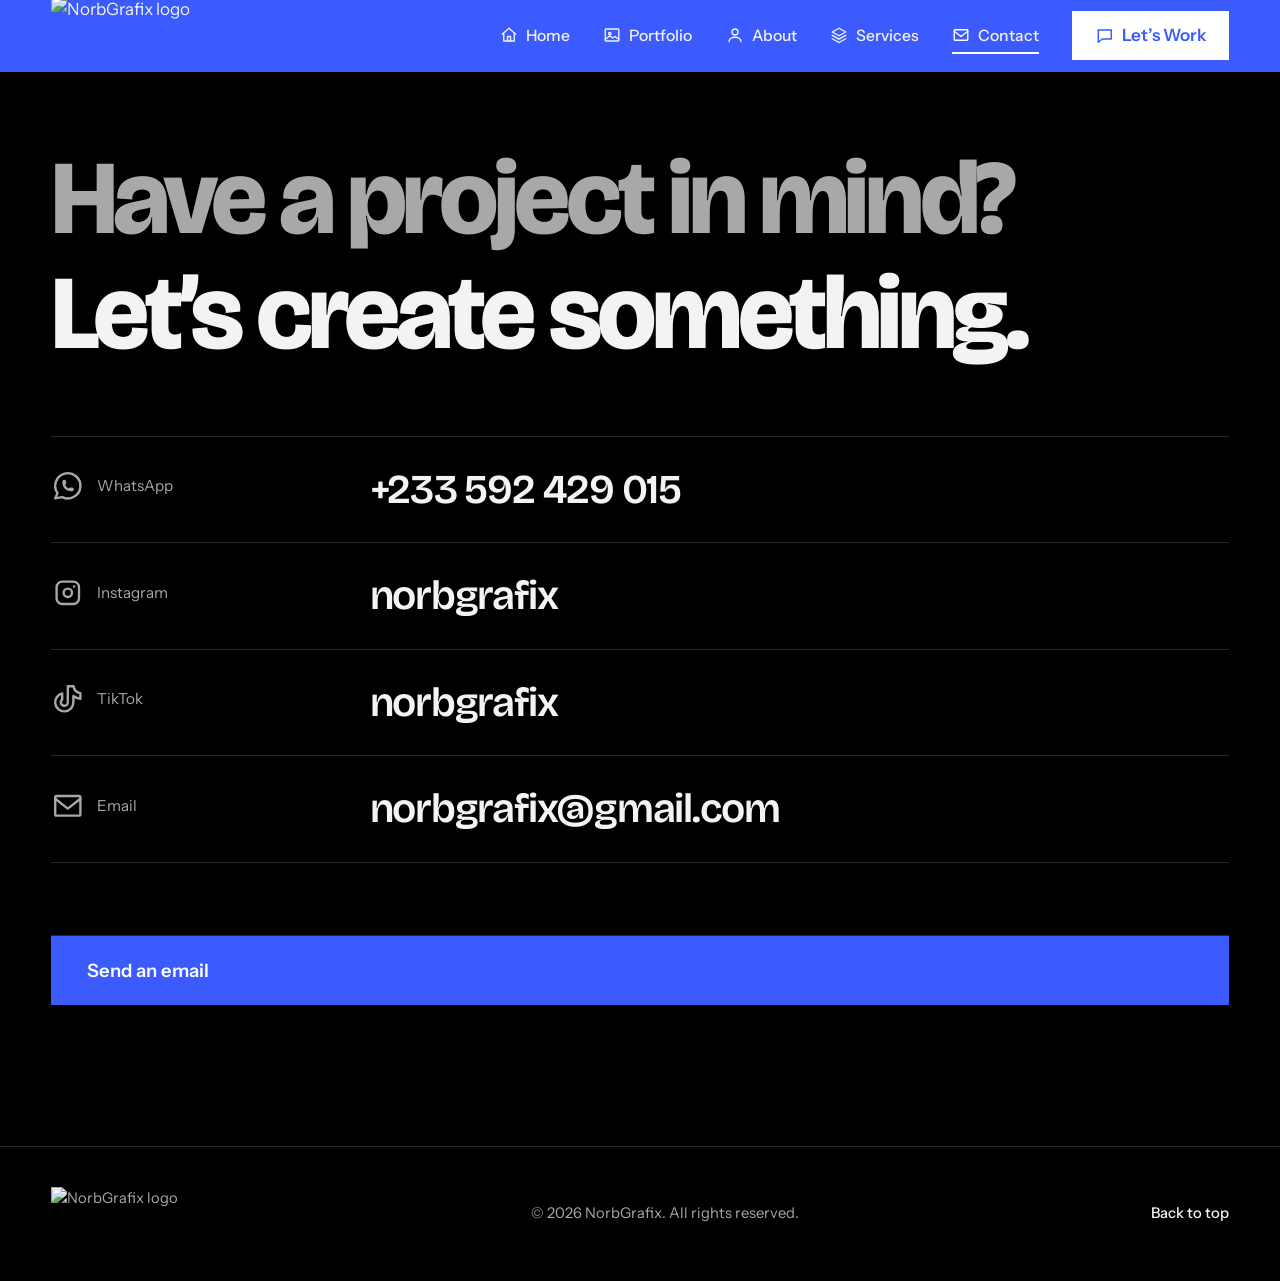
==== contact.html @ 6024f46b "Add files via upload" ====
<!DOCTYPE html>
<html lang="en">
<head>
  <meta charset="UTF-8">
  <meta name="viewport" content="width=device-width, initial-scale=1">
  <title>Contact | NorbGrafix Graphic Design</title>
  <meta name="description" content="Contact NorbGrafix on WhatsApp, Instagram or email to start your graphic design project.">
  <meta name="theme-color" content="#000000">

  <!-- Favicon placeholder: uses your logo. Replace with a square favicon.png when you have one. -->
  <link rel="icon" href="images/logo.png">

  <!-- Fonts (Google Fonts). The site still works without them using system fonts. -->
  <link rel="preconnect" href="https://fonts.googleapis.com">
  <link rel="preconnect" href="https://fonts.gstatic.com" crossorigin>
  <link href="https://fonts.googleapis.com/css2?family=Bricolage+Grotesque:opsz,wght@12..96,600;12..96,800&family=Instrument+Sans:wght@400;500;600&display=swap" rel="stylesheet">

  <link rel="stylesheet" href="style.css">
</head>
<body>
  <a class="skip-link" href="#main">Skip to content</a>

  <header class="site-header">
    <a class="brand" href="index.html" aria-label="NorbGrafix, home">
      <img src="images/logo.png" alt="NorbGrafix logo">
    </a>

    <button class="nav-toggle" type="button" aria-expanded="false" aria-controls="site-nav">
      <span class="nav-toggle-bars" aria-hidden="true"></span>
      <span class="visually-hidden">Menu</span>
    </button>

    <nav id="site-nav" class="site-nav" aria-label="Main">
      <ul class="nav-links">
        <li><a href="index.html"><svg class="nav-icon" viewBox="0 0 24 24" aria-hidden="true" focusable="false"><path d="M3 11l9-8 9 8"/><path d="M5 10v10h14V10"/><path d="M10 20v-6h4v6"/></svg><span>Home</span></a></li>
        <li><a href="portfolio.html"><svg class="nav-icon" viewBox="0 0 24 24" aria-hidden="true" focusable="false"><rect x="3" y="4" width="18" height="16" rx="1"/><circle cx="9" cy="10" r="1.6"/><path d="M3 18l6-5 4 3 3-2 5 4"/></svg><span>Portfolio</span></a></li>
        <li><a href="index.html#about"><svg class="nav-icon" viewBox="0 0 24 24" aria-hidden="true" focusable="false"><circle cx="12" cy="8" r="4"/><path d="M4 21c0-4 4-6 8-6s8 2 8 6"/></svg><span>About</span></a></li>
        <li><a href="services.html"><svg class="nav-icon" viewBox="0 0 24 24" aria-hidden="true" focusable="false"><path d="M12 3l9 5-9 5-9-5 9-5z"/><path d="M3 12.5l9 5 9-5"/><path d="M3 17l9 5 9-5"/></svg><span>Services</span></a></li>
        <li><a href="contact.html" aria-current="page"><svg class="nav-icon" viewBox="0 0 24 24" aria-hidden="true" focusable="false"><rect x="3" y="5" width="18" height="14" rx="1"/><path d="M3 7l9 7 9-7"/></svg><span>Contact</span></a></li>
        <li><a class="btn btn-cta" href="contact.html"><svg class="nav-icon" viewBox="0 0 24 24" aria-hidden="true" focusable="false"><path d="M4 5h16v11H9l-5 4z"/></svg><span>Let’s Work</span></a></li>
      </ul>
    </nav>
  </header>

  <main id="main">
    <section class="section contact page-top" aria-labelledby="contact-title">
      <div class="container">
        <h1 class="contact-title" id="contact-title">
          <span class="contact-q">Have a project in mind?</span>
          <span class="contact-a">Let’s create something.</span>
        </h1>

        <!-- Replace the placeholder text AND the href values below with your real details. -->
        <ul class="contact-list">
         <ul class="contact-list">
  <li>
    <a href="https://wa.me/0592429015">
      <span class="contact-label"><svg class="contact-icon" viewBox="0 0 24 24" aria-hidden="true" focusable="false"><path d="M3 21l1.65-3.8a9 9 0 1 1 3.4 2.9L3 21"/><path d="M9 10a.5.5 0 0 0 1 0V9a.5.5 0 0 0-1 0v1a5 5 0 0 0 5 5h1a.5.5 0 0 0 0-1h-1a.5.5 0 0 0 0 1"/></svg>WhatsApp</span>
      <span class="contact-value">+233 592 429 015  </span>
    </a>
  </li>
  <li>
    <a href="https://instagram.com/norbgrafix">
      <span class="contact-label"><svg class="contact-icon" viewBox="0 0 24 24" aria-hidden="true" focusable="false"><rect x="4" y="4" width="16" height="16" rx="4"/><circle cx="12" cy="12" r="3"/><path d="M16.5 7.5v.01"/></svg>Instagram</span>
      <span class="contact-value">norbgrafix</span>
    </a>
  </li>
  <li>
    <a href="https://tiktok.com/@norbgrafix">
      <span class="contact-label"><svg class="contact-icon" viewBox="0 0 24 24" aria-hidden="true" focusable="false"><path d="M21 7.917v4.034a9.948 9.948 0 0 1-5-1.951v4.5a6.5 6.5 0 1 1-8-6.326v4.326a2.5 2.5 0 1 0 4 2v-11.5h4.083a6.005 6.005 0 0 0 4.917 4.917z"/></svg>TikTok</span>
      <span class="contact-value">norbgrafix</span>
    </a>
  </li>
  <li>
    <a href="mailto:norbgrafix@gmail.com">
      <span class="contact-label"><svg class="contact-icon" viewBox="0 0 24 24" aria-hidden="true" focusable="false"><rect x="3" y="5" width="18" height="14" rx="1"/><path d="M3 7l9 7 9-7"/></svg>Email</span>
      <span class="contact-value">norbgrafix@gmail.com</span>
    </a>
  </li>
</ul
        </ul>

        <a class="btn btn-cta btn-large" href="mailto:youremail@example.com">Send an email</a>
      </div>
    </section>
  </main>

  <footer class="site-footer">
    <div class="container footer-inner">
      <a class="footer-brand" href="index.html" aria-label="NorbGrafix, home">
        <img src="images/logo.png" alt="NorbGrafix logo">
      </a>
      <p>&copy; <span id="year">2026</span> NorbGrafix. All rights reserved.</p>
      <a class="footer-top" href="#main">Back to top</a>
    </div>
  </footer>

  <script src="script.js"></script>
</body>
</html>
---- style.css ----
/* ==========================================================
   NorbGrafix — style.css
   ========================================================== */

:root {
  --bg: #000;
  --panel: #121212;
  --line: #2a2a2a;
  --text: #f3f3f1;
  --muted: #a8a8a8;
  --accent: #3b5bff;       /* buttons (white text on it = 5.3:1) */
  --accent-soft: #8fa1ff;  /* hover text and focus rings on black */

  --display: "Bricolage Grotesque", "Arial Black", "Helvetica Neue", system-ui, sans-serif;
  --body: "Instrument Sans", system-ui, -apple-system, "Segoe UI", Roboto, Arial, sans-serif;

  --header-h: 72px;
  --pad: clamp(1.25rem, 4vw, 3.5rem);
  --max: 1500px;
  --ease: cubic-bezier(0.7, 0, 0.2, 1);
}

*,
*::before,
*::after { box-sizing: border-box; }

html {
  scroll-behavior: smooth;
  scroll-padding-top: calc(var(--header-h) + 8px);
  -webkit-text-size-adjust: 100%;
}

body {
  margin: 0;
  background: var(--bg);
  color: var(--text);
  font-family: var(--body);
  font-size: 1.0625rem;
  line-height: 1.6;
  overflow-x: hidden;
}

body.no-scroll { overflow: hidden; }

img { display: block; max-width: 100%; height: auto; }
ul { list-style: none; margin: 0; padding: 0; }
h1, h2, h3, p, figure { margin: 0; }
a { color: inherit; text-decoration: none; }
button { font: inherit; color: inherit; background: none; border: 0; cursor: pointer; }

:focus-visible {
  outline: 3px solid var(--accent-soft);
  outline-offset: 3px;
}

.visually-hidden {
  position: absolute !important;
  width: 1px; height: 1px;
  margin: -1px; padding: 0;
  overflow: hidden;
  clip: rect(0 0 0 0);
  white-space: nowrap;
  border: 0;
}

.skip-link {
  position: fixed;
  top: -100px; left: var(--pad);
  z-index: 200;
  background: var(--text);
  color: #000;
  padding: 0.75rem 1.25rem;
  font-weight: 600;
}
.skip-link:focus { top: 0.75rem; }

.container {
  width: 100%;
  max-width: var(--max);
  margin-inline: auto;
  padding-inline: var(--pad);
}

/* ---------- Buttons ---------- */
.btn {
  display: inline-flex;
  align-items: center;
  justify-content: center;
  min-height: 46px;
  padding: 0.7rem 1.4rem;
  font-weight: 600;
  transition: background-color 0.25s, color 0.25s;
}
.btn-cta { background: var(--accent); color: #fff; }
.btn-cta:hover { background: #fff; color: #000; }
.btn-large {
  min-height: 60px;
  padding: 1rem 2.25rem;
  font-size: 1.15rem;
  margin-top: clamp(2.5rem, 6vw, 4.5rem);
}

/* ---------- Header / nav ---------- */
.site-header {
  position: fixed;
  inset: 0 0 auto 0;
  z-index: 100;
  height: var(--header-h);
  display: flex;
  align-items: center;
  justify-content: space-between;
  padding-inline: var(--pad);
  background: transparent;
  border-bottom: 1px solid transparent;
  transition: background-color 0.3s, border-color 0.3s;
}
.site-header.is-scrolled,
.site-header.nav-open {
  background: var(--bg);
  border-bottom-color: var(--line);
}

.brand { position: relative; z-index: 3; display: block; }
.brand img { height: 80px; width: auto; }

.nav-links {
  display: flex;
  align-items: center;
  gap: clamp(1.25rem, 2.6vw, 2.5rem);
}
.nav-links a:not(.btn) {
  position: relative;
  padding: 0.5rem 0;
  font-weight: 500;
  font-size: 0.98rem;
}
.nav-links a:not(.btn)::after {
  content: "";
  position: absolute;
  left: 0; right: 0; bottom: 2px;
  height: 2px;
  background: var(--accent-soft);
  transform: scaleX(0);
  transform-origin: left;
  transition: transform 0.35s var(--ease);
}
.nav-links a:not(.btn):hover::after { transform: scaleX(1); }

.nav-toggle {
  display: none;
  position: relative;
  z-index: 3;
  width: 48px; height: 48px;
}
.nav-toggle-bars,
.nav-toggle-bars::before,
.nav-toggle-bars::after {
  content: "";
  position: absolute;
  left: 12px;
  width: 24px; height: 2px;
  background: var(--text);
  transition: transform 0.35s var(--ease), background-color 0.2s;
}
.nav-toggle-bars { top: 23px; }
.nav-toggle-bars::before { left: 0; top: -7px; }
.nav-toggle-bars::after { left: 0; top: 7px; }
.nav-open .nav-toggle-bars { background: transparent; }
.nav-open .nav-toggle-bars::before { transform: translateY(7px) rotate(45deg); }
.nav-open .nav-toggle-bars::after { transform: translateY(-7px) rotate(-45deg); }

/* ---------- Hero ---------- */
.hero {
  padding-top: calc(var(--header-h) + clamp(1rem, 3vw, 2.5rem));
  padding-bottom: clamp(3rem, 6vw, 5rem);
  overflow: visible;
}

.hero-stage {
  display: grid;
  grid-template-columns: repeat(12, minmax(0, 1fr));
  column-gap: clamp(0.75rem, 1.6vw, 1.5rem);
  align-items: start;
  width: 100%;
  max-width: var(--max);
  margin-inline: auto;
  padding-inline: var(--pad);
}

.hero-title {
  grid-column: 1 / 8;
  grid-row: 1;
  position: relative;
  z-index: 3;
  margin-top: clamp(1.5rem, 4vw, 3.5rem);
  font-family: var(--display);
  font-weight: 800;
  font-size: clamp(2.6rem, 5vw, 6rem);
  line-height: 1;
  letter-spacing: -0.02em;
}

.hero-sub {
  grid-column: 1 / 6;
  grid-row: 2;
  margin-top: 2rem;
  max-width: 34ch;
  color: var(--muted);
  font-size: 1.15rem;
}

.hero-link {
  grid-column: 1 / 6;
  grid-row: 5;
  justify-self: start;
  margin-top: 2.5rem;
  padding: 0.5rem 0;
  font-weight: 600;
  border-bottom: 2px solid var(--text);
  transition: color 0.25s, border-color 0.25s;
}
.hero-link:hover { color: var(--accent-soft); border-color: var(--accent-soft); }

.h-img { position: relative; will-change: transform; }
.h-img .frame {
  overflow: hidden;
  background: var(--panel);
  clip-path: inset(0 0 100% 0);
  animation: reveal 1.15s var(--ease) forwards;
  animation-delay: var(--d, 0.15s);
}
.h-img img {
  width: 100%; height: 100%;
  object-fit: cover;
  transform: scale(1.18);
  animation: settle 1.6s var(--ease) forwards;
  animation-delay: var(--d, 0.15s);
}

.h-img1 { --d: 0.15s; grid-column: 1 / 6;  grid-row: 3 / 5; aspect-ratio: 4 / 5; margin-top: 2.5rem; }
.h-img2 { --d: 0.4s;  grid-column: 8 / 12; grid-row: 3 / 5; align-self: end; aspect-ratio: 3 / 4; }
.h-img3 { --d: 0.65s; grid-column: 8 / 13; grid-row: 1 / 3; aspect-ratio: 16 / 11; margin-top: 1.5rem; }


@keyframes reveal { to { clip-path: inset(0 0 0 0); } }
@keyframes settle { to { transform: scale(1); } }

/* ---------- Sections ---------- */
.section {
  padding-block: clamp(4.5rem, 11vw, 9rem);
  border-top: 1px solid var(--line);
}

.section-title {
  font-family: var(--display);
  font-weight: 800;
  font-size: clamp(3rem, 9vw, 8rem);
  line-height: 0.95;
  letter-spacing: -0.04em;
}

/* ---------- Portfolio ---------- */
.portfolio-head {
  display: flex;
  flex-wrap: wrap;
  align-items: flex-end;
  justify-content: space-between;
  gap: 1.5rem 3rem;
  margin-bottom: clamp(2rem, 5vw, 3.5rem);
}

.filters {
  display: flex;
  flex-wrap: wrap;
  gap: 0.25rem 1.5rem;
}
.filter {
  position: relative;
  min-height: 44px;
  padding: 0.5rem 0;
  color: var(--muted);
  font-weight: 500;
  transition: color 0.25s;
}
.filter::after {
  content: "";
  position: absolute;
  left: 0; right: 0; bottom: 6px;
  height: 2px;
  background: var(--text);
  transform: scaleX(0);
  transform-origin: left;
  transition: transform 0.35s var(--ease);
}
.filter:hover { color: var(--text); }
.filter.is-active { color: var(--text); }
.filter.is-active::after { transform: scaleX(1); }

/* Masonry: designs keep their own proportions, nothing is cropped */
.gallery {
  column-count: 3;
  column-gap: clamp(0.75rem, 1.6vw, 1.5rem);
}
.work {
  break-inside: avoid;
  margin-bottom: clamp(0.75rem, 1.6vw, 1.5rem);
}
.work[hidden] { display: none; }

.work-btn {
  display: block;
  width: 100%;
  overflow: hidden;
  background: var(--panel);
  cursor: zoom-in;
}
.work-btn img {
  width: 100%;
  height: auto;
  aspect-ratio: auto 4 / 5; /* placeholder ratio until the real image loads */
  object-fit: cover;
  transition: transform 0.7s var(--ease), opacity 0.3s;
}
.work-btn:hover img { transform: scale(1.04); opacity: 0.92; }

.work-label {
  margin-top: 0.6rem;
  font-size: 0.9rem;
  color: var(--muted);
  transition: color 0.25s;
}
.work:hover .work-label { color: var(--text); }

/* Scroll reveal: only applied when JS is running */
.js .work {
  opacity: 0;
  transform: translateY(18px);
  transition: opacity 0.7s ease, transform 0.7s var(--ease);
}
.js .work.is-visible { opacity: 1; transform: none; }

/* ---------- About ---------- */
.about-grid {
  display: grid;
  grid-template-columns: repeat(12, minmax(0, 1fr));
  column-gap: clamp(0.75rem, 1.6vw, 1.5rem);
  row-gap: 2.5rem;
}
.about-title {
  grid-column: 1 / 8;
  font-family: var(--display);
  font-weight: 800;
  font-size: clamp(2.4rem, 5.6vw, 5.25rem);
  line-height: 1;
  letter-spacing: -0.035em;
}
.about-body {
  grid-column: 9 / 13;
  align-self: end;
  color: var(--muted);
}
.about-body p + p { margin-top: 1.1rem; }
.about-list {
  margin-top: 2rem;
  border-top: 1px solid var(--line);
}
.about-list li {
  padding: 0.85rem 0;
  border-bottom: 1px solid var(--line);
  color: var(--text);
  font-weight: 500;
}

/* ---------- Services ---------- */
.service-list { margin-top: clamp(2.5rem, 6vw, 4.5rem); }
.service {
  display: grid;
  grid-template-columns: minmax(0, 7fr) minmax(0, 5fr);
  gap: 1rem clamp(1rem, 4vw, 4rem);
  align-items: baseline;
  padding-block: clamp(1.4rem, 3vw, 2.25rem);
  border-top: 1px solid var(--line);
  transition: padding-left 0.45s var(--ease);
}
.service:last-child { border-bottom: 1px solid var(--line); }
.service h3 {
  font-family: var(--display);
  font-weight: 600;
  font-size: clamp(1.7rem, 3.6vw, 3.25rem);
  line-height: 1.05;
  letter-spacing: -0.03em;
  transition: color 0.3s;
}
.service p { color: var(--muted); max-width: 42ch; }
.service:hover { padding-left: 1rem; }
.service:hover h3 { color: var(--accent-soft); }

/* ---------- Contact ---------- */
.contact-title {
  display: flex;
  flex-direction: column;
  gap: 0.15em;
  font-family: var(--display);
  font-weight: 800;
  font-size: clamp(2.6rem, 8.2vw, 8.5rem);
  line-height: 0.95;
  letter-spacing: -0.045em;
}
.contact-q { color: var(--muted); }

.contact-list { margin-top: clamp(2.5rem, 6vw, 4.5rem); }
.contact-list a {
  display: grid;
  grid-template-columns: minmax(0, 3fr) minmax(0, 9fr);
  align-items: baseline;
  gap: 0.5rem 2rem;
  padding-block: 1.25rem;
  border-top: 1px solid var(--line);
  transition: padding-left 0.45s var(--ease);
}
.contact-list li:last-child a { border-bottom: 1px solid var(--line); }
.contact-label { color: var(--muted); font-size: 0.95rem; }
.contact-value {
  font-family: var(--display);
  font-weight: 600;
  font-size: clamp(1.4rem, 3.2vw, 2.75rem);
  letter-spacing: -0.03em;
  overflow-wrap: anywhere;
  transition: color 0.3s;
}
.contact-list a:hover { padding-left: 1rem; }
.contact-list a:hover .contact-value { color: var(--accent-soft); }

/* ---------- Footer ---------- */
.site-footer {
  padding-block: 2.5rem;
  border-top: 1px solid var(--line);
  color: var(--muted);
  font-size: 0.92rem;
}
.footer-inner {
  display: flex;
  flex-wrap: wrap;
  align-items: center;
  justify-content: space-between;
  gap: 1.25rem 2rem;
}
.footer-brand img { height: 54px; width: auto; }
.footer-top { color: var(--text); padding: 0.75rem 0; font-weight: 500; }
.footer-top:hover { color: var(--accent-soft); }

/* ---------- Lightbox ---------- */
.lightbox {
  position: fixed;
  inset: 0;
  z-index: 300;
  display: grid;
  grid-template-rows: 1fr auto;
  justify-items: center;
  padding: 4.5rem var(--pad) 1.25rem;
  background: rgba(0, 0, 0, 0.95);
  opacity: 0;
  transition: opacity 0.3s ease;
}
.lightbox[hidden] { display: none; }
.lightbox.is-open { opacity: 1; }

.lb-close {
  position: absolute;
  top: 0.75rem; right: var(--pad);
  min-height: 48px;
  padding: 0 1rem;
  font-weight: 600;
}
.lb-close:hover,
.lb-prev:hover,
.lb-next:hover { color: var(--accent-soft); }

.lb-figure {
  display: flex;
  flex-direction: column;
  align-items: center;
  justify-content: center;
  gap: 0.9rem;
  min-height: 0;
  width: 100%;
}
.lb-img {
  max-width: min(100%, 1200px);
  max-height: calc(100svh - 12rem);
  width: auto; height: auto;
  object-fit: contain;
}
.lb-cap { color: var(--muted); font-size: 0.92rem; }

.lb-nav {
  display: flex;
  gap: 1rem;
  padding-top: 1rem;
}
.lb-prev,
.lb-next {
  min-height: 48px;
  min-width: 110px;
  padding: 0 1.25rem;
  font-weight: 600;
  border: 1px solid var(--line);
  transition: border-color 0.25s, color 0.25s;
}
.lb-prev:hover,
.lb-next:hover { border-color: var(--accent-soft); }

/* ---------- Tablet ---------- */
@media (max-width: 1100px) {
  .gallery { column-count: 2; }
  .about-title { grid-column: 1 / 13; }
  .about-body { grid-column: 1 / 10; }
}

/* ---------- Mobile ---------- */
@media (max-width: 860px) {
  :root { --header-h: 64px; }

  .brand img { height: 64px; }
  .nav-toggle { display: block; }

  /* Full-screen menu */
  .site-nav {
    position: fixed;
    inset: 0;
    z-index: 2;
    display: flex;
    align-items: center;
    padding: calc(var(--header-h) + 1rem) var(--pad) 2rem;
    background: var(--bg);
    visibility: hidden;
    opacity: 0;
    transition: opacity 0.3s ease, visibility 0s linear 0.3s;
  }
  .nav-open .site-nav {
    visibility: visible;
    opacity: 1;
    transition: opacity 0.3s ease;
  }
  .nav-links {
    flex-direction: column;
    align-items: flex-start;
    gap: 0.25rem;
    width: 100%;
  }
  .nav-links a:not(.btn) {
    display: block;
    padding: 0.55rem 0;
    font-family: var(--display);
    font-weight: 800;
    font-size: clamp(2.4rem, 12vw, 3.6rem);
    letter-spacing: -0.04em;
    line-height: 1.05;
  }
  .nav-links a:not(.btn)::after { display: none; }
  .nav-links li:last-child { margin-top: 1.5rem; }
  .nav-links .btn { min-height: 56px; padding-inline: 2rem; font-size: 1.1rem; }

  /* Hero: stacked, with a staggered pair underneath */
  .hero-stage { grid-template-columns: repeat(2, minmax(0, 1fr)); }
  .hero-title { grid-column: 1 / -1; grid-row: 1; margin-top: 1.25rem; font-size: clamp(2.6rem, 5vw, 6rem); }
  .hero-sub { grid-column: 1 / -1; grid-row: 2; margin-top: 1.25rem; font-size: 1.05rem; }
  .h-img1 { grid-column: 1 / -1; grid-row: 3; margin-top: 2rem; aspect-ratio: 4 / 5; }
  .h-img3 { grid-column: 1 / 2; grid-row: 4; margin-top: 0.75rem; aspect-ratio: 3 / 4; }
  .h-img2 { grid-column: 2 / 3; grid-row: 4; align-self: start; margin: 2.5rem 0 0; aspect-ratio: 3 / 4; }
  .h-img2 .frame { outline: 0; }
  .hero-link { grid-column: 1 / -1; grid-row: 5; margin-top: 3rem; }

  .about-body { grid-column: 1 / 13; }

  .service { grid-template-columns: 1fr; gap: 0.6rem; }
  .service:hover,
  .contact-list a:hover { padding-left: 0; }

  .contact-list a { grid-template-columns: 1fr; }

  .lb-img { max-height: calc(100svh - 11rem); }
}

/* ---------- Small phones ---------- */
@media (max-width: 520px) {
  .gallery { column-gap: 0.5rem; }
  .work { margin-bottom: 0.5rem; }
  .work-label { font-size: 0.8rem; margin-top: 0.4rem; margin-bottom: 0.5rem; }
  .filters { gap: 0 1.1rem; }
  .footer-inner { flex-direction: column; align-items: flex-start; }
}

/* ---------- Reduced motion ---------- */
@media (prefers-reduced-motion: reduce) {
  html { scroll-behavior: auto; }
  *, *::before, *::after {
    animation-duration: 0.01ms !important;
    animation-delay: 0s !important;
    transition-duration: 0.01ms !important;
  }
  .h-img .frame { clip-path: none; animation: none; }
  .h-img img { transform: none; animation: none; }
  .js .work { opacity: 1; transform: none; }
}

/* ---------- Multi-page additions ---------- */
.page-top {
  padding-top: calc(var(--header-h) + clamp(2.5rem, 6vw, 5rem));
  border-top: 0;
}

.section-head {
  display: flex;
  flex-wrap: wrap;
  align-items: flex-end;
  justify-content: space-between;
  gap: 1rem 3rem;
  margin-bottom: clamp(2rem, 5vw, 3.5rem);
}
.text-link {
  padding: 0.5rem 0;
  font-weight: 600;
  border-bottom: 2px solid var(--text);
  transition: color 0.25s, border-color 0.25s;
}
.text-link:hover { color: var(--accent-soft); border-color: var(--accent-soft); }

/* Home preview: four across on desktop, two on tablet/phone */
.teaser { column-count: 4; }
.teaser .work-btn { cursor: pointer; }

.nav-links a[aria-current="page"]:not(.btn)::after { transform: scaleX(1); }

/* The service titles are h2 on the Services page */
.service h2 {
  font-family: var(--display);
  font-weight: 600;
  font-size: clamp(1.7rem, 3.6vw, 3.25rem);
  line-height: 1.05;
  letter-spacing: -0.03em;
  transition: color 0.3s;
}
.service:hover h2 { color: var(--accent-soft); }

@media (max-width: 1100px) {
  .teaser { column-count: 2; }
}
@media (max-width: 860px) {
  .nav-links a[aria-current="page"]:not(.btn) { color: var(--accent-soft); }
}

/* ---------- Nav icons ---------- */
.nav-links a {
  display: inline-flex;
  align-items: center;
  gap: 0.5rem;
}
.nav-icon {
  flex: none;
  width: 1.15em;
  height: 1.15em;
  fill: none;
  stroke: currentColor;
  stroke-width: 1.8;
  stroke-linecap: round;
  stroke-linejoin: round;
}
.nav-links a:not(.btn):hover .nav-icon,
.nav-links a[aria-current="page"]:not(.btn) .nav-icon { color: var(--accent-soft); }

@media (max-width: 860px) {
  .nav-links a:not(.btn) { display: flex; gap: 1rem; }
  .nav-links a:not(.btn) .nav-icon { width: 0.6em; height: 0.6em; stroke-width: 2; }
  .nav-links .btn { gap: 0.6rem; }
}



/* ---------- Blue header ---------- */
.site-header,
.site-header.is-scrolled,
.site-header.nav-open {
  background: var(--accent);
  border-bottom-color: transparent;
}
.site-header :focus-visible { outline-color: #fff; }

.nav-links a:not(.btn)::after { background: #fff; }
.nav-links a:not(.btn):hover .nav-icon,
.nav-links a[aria-current="page"]:not(.btn) .nav-icon { color: #fff; }

/* "Let's Work": white button, blue text */
.nav-links .btn-cta { background: #fff; color: var(--accent); }
.nav-links .btn-cta:hover { background: #000; color: #fff; }

@media (max-width: 860px) {
  .site-nav { background: var(--accent); }
  .nav-links a[aria-current="page"]:not(.btn) {
    color: #fff;
    text-decoration: underline;
    text-decoration-thickness: 4px;
    text-underline-offset: 8px;
  }
}


/* ---------- Contact icons ---------- */
.contact-label {
  display: inline-flex;
  align-items: center;
  gap: 0.75rem;
}
.contact-icon {
  flex: none;
  width: 2.1rem;
  height: 2.1rem;
  fill: none;
  stroke: currentColor;
  stroke-width: 1.7;
  stroke-linecap: round;
  stroke-linejoin: round;
  transition: color 0.3s;
}
.contact-list a:hover .contact-icon { color: var(--accent-soft); }
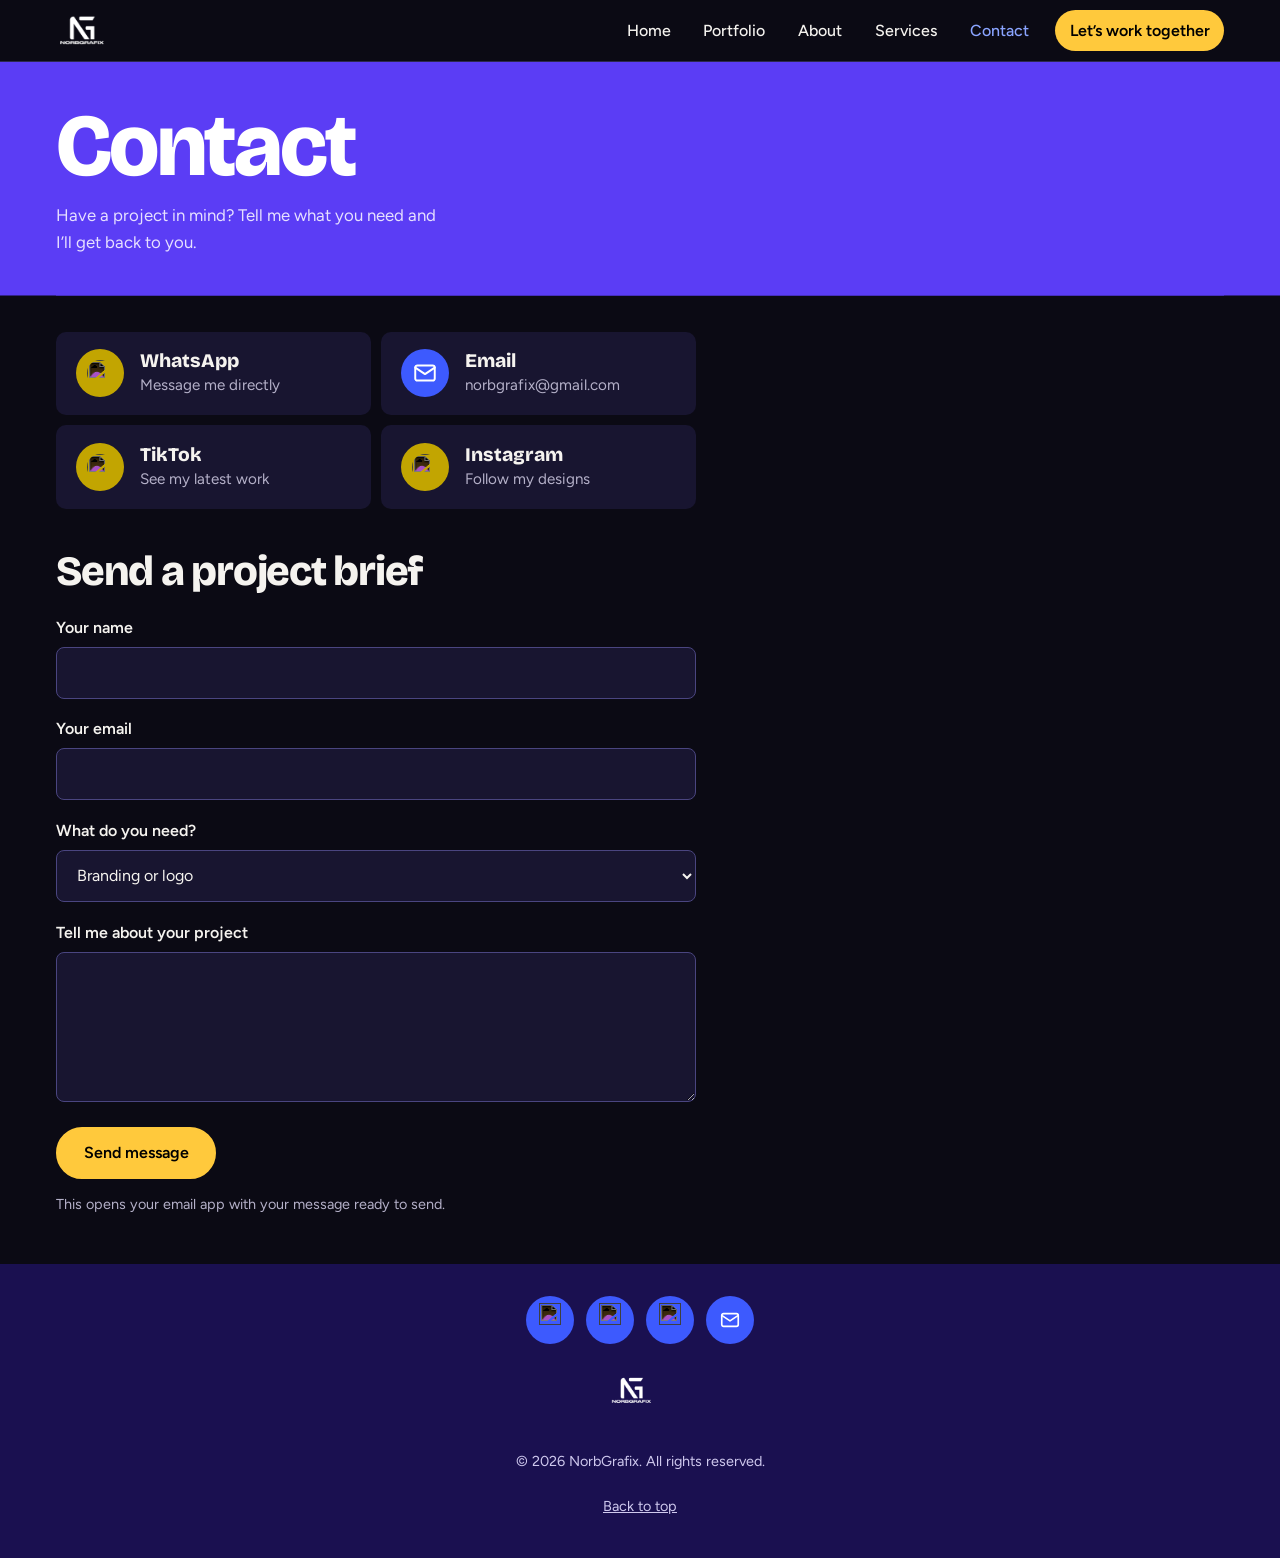
==== commit 658e3415: "Add files via upload" ====
--- a/contact.html
+++ b/contact.html
@@ -1,100 +1,183 @@
 <!DOCTYPE html>
 <html lang="en">
 <head>
-  <meta charset="UTF-8">
-  <meta name="viewport" content="width=device-width, initial-scale=1">
-  <title>Contact | NorbGrafix Graphic Design</title>
-  <meta name="description" content="Contact NorbGrafix on WhatsApp, Instagram or email to start your graphic design project.">
-  <meta name="theme-color" content="#000000">
+<meta charset="UTF-8">
+<link rel="icon" href="images/logo.png">
+<meta name="viewport" content="width=device-width, initial-scale=1">
+<meta name="theme-color" content="#0b0a14">
+<title>Contact | NorbGrafix Graphic Design</title>
+<meta name="description" content="Contact NorbGrafix to start your branding, flyer, poster or social media design project.">
+<link rel="preconnect" href="https://fonts.googleapis.com">
+<link rel="preconnect" href="https://fonts.gstatic.com" crossorigin>
+<link href="https://fonts.googleapis.com/css2?family=Bricolage+Grotesque:opsz,wght@12..96,600;12..96,800&family=Figtree:wght@400;500;600&display=swap" rel="stylesheet">
+<style>
+:root{--bg:#000;--accent:#3d5afe;--accent-hover:#2c46e6;--accent-text:#8aa4ff;--surface:#151515;--text:#f5f3ef;--muted:#a8a49c;--line:#2a2a2a;--focus:#8aa4ff;--head:"Bricolage Grotesque","Segoe UI",Arial,sans-serif;--body:"Figtree","Segoe UI",Arial,sans-serif}
+*,*::before,*::after{box-sizing:border-box}
+html{scroll-behavior:smooth;-webkit-text-size-adjust:100%}
+body{margin:0;background:var(--bg);color:var(--text);font-family:var(--body);font-size:1rem;line-height:1.6}
+img{max-width:100%;display:block}a{color:inherit}
+:focus-visible{outline:3px solid var(--focus);outline-offset:3px}
+.skip{position:absolute;left:-999px;top:0;background:var(--text);color:#000;padding:.6rem 1rem;z-index:100}.skip:focus{left:0}
+header{position:sticky;top:0;z-index:50;background:var(--bg);border-bottom:1px solid var(--line)}
+.bar{max-width:1200px;margin:0 auto;display:flex;align-items:center;justify-content:space-between;padding:.6rem 1rem}
+.logo img{height:40px;width:auto}
+.menu-btn{font:600 1rem var(--body);color:var(--text);background:none;border:1px solid var(--line);border-radius:8px;min-height:44px;padding:0 1rem;cursor:pointer}
+nav ul{list-style:none;margin:0;padding:0;display:none;flex-direction:column;border-top:1px solid var(--line)}
+nav ul.open{display:flex}
+nav a{display:block;padding:.9rem 1rem;text-decoration:none;font-weight:500;border-bottom:1px solid var(--line)}
+nav a[aria-current="page"]{color:var(--accent-text)}
+nav a.cta{background:var(--accent);color:#fff;font-weight:600}
+@media(min-width:800px){.menu-btn{display:none}.bar{gap:2rem}nav{margin-left:auto}nav ul{display:flex;flex-direction:row;align-items:center;gap:.25rem;border:0}nav a{border:0;padding:.5rem .9rem;border-radius:999px}nav a:hover{background:var(--surface)}nav a.cta{margin-left:.5rem}nav a.cta:hover{background:var(--accent-hover)}}
+main{max-width:1200px;margin:0 auto;padding:0 1rem 3rem}
+h1,h2,h3{font-family:var(--head);font-weight:800;letter-spacing:-.03em;margin:0}
+.intro{padding:2.25rem 0 1.5rem}
+h1{font-size:clamp(2.6rem,11vw,5.5rem);line-height:1;margin-bottom:.75rem}
+.intro p{margin:0;color:var(--muted);max-width:36ch;font-size:1.05rem}
+h2{font-size:clamp(1.7rem,6vw,2.6rem);line-height:1.1}
+.btn{display:inline-flex;align-items:center;justify-content:center;min-height:52px;padding:0 1.6rem;border-radius:999px;font:600 1rem var(--body);text-decoration:none;background:var(--accent);color:#fff;border:2px solid var(--accent);cursor:pointer}
+.btn:hover{background:var(--accent-hover);border-color:var(--accent-hover)}
+.btn.ghost{background:transparent;color:var(--text);border-color:#555}.btn.ghost:hover{border-color:var(--text)}
+.cta-box{background:var(--accent);color:#fff;border-radius:12px;padding:2.25rem 1.5rem;margin-top:3rem}
+.cta-box h2{margin-bottom:1.5rem;max-width:18ch}
+.cta-box .btn{background:#fff;color:#000;border-color:#fff}.cta-box .btn:hover{background:#e8e8e8;border-color:#e8e8e8}
+@media(min-width:800px){.cta-box{padding:4rem 3rem}}
+footer{border-top:1px solid var(--line);padding:2rem 1rem;text-align:center;color:var(--muted);font-size:.9rem}
+footer img{height:36px;width:auto;margin:0 auto .75rem}footer a{display:inline-block;padding:.5rem}
+@media(prefers-reduced-motion:reduce){html{scroll-behavior:auto}}
 
-  <!-- Favicon placeholder: uses your logo. Replace with a square favicon.png when you have one. -->
-  <link rel="icon" href="images/logo.png">
+.ways{display:grid;gap:10px;margin-bottom:2.5rem}
+@media(min-width:600px){.ways{grid-template-columns:1fr 1fr;max-width:640px}}
+.way{display:flex;align-items:center;gap:1rem;text-decoration:none;background:var(--surface);border-radius:10px;padding:1.1rem 1.25rem}
+.ico{width:48px;height:48px;padding:11px;border-radius:50%;background:var(--accent);flex:none}
+img.ico{filter:invert(1)}
+svg.ico{fill:none;stroke:#fff;stroke-width:1.8;stroke-linecap:round;stroke-linejoin:round}
+.way:hover{background:#1e1e1e}
+.way b{display:block;font:800 1.2rem var(--head)}
+.way>span>span{color:var(--muted);font-size:.95rem}
+form{max-width:640px}
+form h2{margin-bottom:1.25rem}
+.field{margin-bottom:1.1rem}
+label{display:block;font-weight:600;margin-bottom:.4rem}
+input,select,textarea{width:100%;min-height:52px;padding:.8rem 1rem;font:400 1rem var(--body);color:var(--text);background:var(--surface);border:1px solid #444;border-radius:8px}
+textarea{min-height:150px;resize:vertical}
+input:focus,select:focus,textarea:focus{border-color:var(--text)}
+.note{color:var(--muted);font-size:.9rem;margin:.9rem 0 0}
 
-  <!-- Fonts (Google Fonts). The site still works without them using system fonts. -->
-  <link rel="preconnect" href="https://fonts.googleapis.com">
-  <link rel="preconnect" href="https://fonts.gstatic.com" crossorigin>
-  <link href="https://fonts.googleapis.com/css2?family=Bricolage+Grotesque:opsz,wght@12..96,600;12..96,800&family=Instrument+Sans:wght@400;500;600&display=swap" rel="stylesheet">
+/* ===== Theme: violet + yellow ===== */
+:root{--bg:#0b0a14;--surface:#181530;--line:#2c2850;--muted:#b4b0c8;--violet:#5b3df5;--yellow:#ffc93c;--deep:#1a1050}
+.band{background:var(--violet);box-shadow:0 0 0 100vmax var(--violet);clip-path:inset(0 -100vmax);color:#fff;margin-bottom:2.25rem}
+.band h1{color:#fff}
+.band p{color:#e6e0ff}
+.intro.band{padding:2.5rem 0}
+.hero.band{padding:2.5rem 0 3rem}
+.btn{background:var(--yellow);color:#000;border-color:var(--yellow)}
+.btn:hover{background:#ffd966;border-color:#ffd966}
+.btn.ghost{background:transparent;color:#fff;border-color:rgba(255,255,255,.6)}
+.btn.ghost:hover{background:rgba(255,255,255,.12);border-color:#fff}
+.cta-box{background:var(--yellow);color:#000}
+.cta-box .btn{background:#000;color:var(--yellow);border-color:#000}
+.cta-box .btn:hover{background:#2a2a2a}
+nav a.cta{background:var(--yellow);color:#000}
+nav a.cta:hover{background:#ffd966}
+.chip{border-color:#4a4580}
+.chip[aria-pressed="true"]{background:var(--yellow);color:#000;border-color:var(--yellow)}
+.steps li::before{color:var(--yellow)}
+.way:hover{background:#221e44}
+input,select,textarea{border-color:#4a4580}
+input:focus,select:focus,textarea:focus{border-color:var(--yellow)}
+footer{background:var(--deep);border-top:0;color:#cfc9ee}
 
-  <link rel="stylesheet" href="style.css">
+/* ===== Hamburger ===== */
+.menu-btn{position:relative;width:48px;height:48px;min-height:0;padding:0;border:0;border-radius:50%;background:var(--yellow)}
+.menu-btn span{position:absolute;left:14px;right:14px;height:2.5px;border-radius:2px;background:#000;transition:transform .25s ease,top .25s ease,opacity .2s ease}
+.menu-btn span:nth-child(1){top:16.5px}
+.menu-btn span:nth-child(2){top:22.75px}
+.menu-btn span:nth-child(3){top:29px}
+.menu-btn[aria-expanded="true"] span:nth-child(1){top:22.75px;transform:rotate(45deg)}
+.menu-btn[aria-expanded="true"] span:nth-child(2){opacity:0}
+.menu-btn[aria-expanded="true"] span:nth-child(3){top:22.75px;transform:rotate(-45deg)}
+@keyframes rise{from{opacity:0;transform:translateY(12px)}to{opacity:1;transform:none}}
+@media(max-width:799px){
+  .bar{height:68px;padding-top:0;padding-bottom:0}
+  .menu-btn{margin-left:auto}
+  nav ul{display:flex;position:absolute;top:100%;left:0;right:0;height:calc(100vh - 68px);height:calc(100dvh - 68px);background:var(--violet);border:0;padding:1rem 1.25rem 2rem;overflow-y:auto;opacity:0;visibility:hidden;transform:translateY(-10px);transition:opacity .25s ease,transform .25s ease,visibility 0s linear .25s}
+  nav ul.open{opacity:1;visibility:visible;transform:none;transition-delay:0s}
+  nav a{font:800 2rem/1.1 var(--head);letter-spacing:-.02em;color:#fff;padding:1.05rem 0;border-bottom:1px solid rgba(255,255,255,.22)}
+  nav a[aria-current="page"]{color:var(--yellow)}
+  nav a.cta{margin-top:1.75rem;border:0;border-radius:999px;text-align:center;font:600 1.1rem var(--body);letter-spacing:0;padding:1rem;background:var(--yellow);color:#000}
+  nav ul.open li{animation:rise .35s ease both}
+  nav ul.open li:nth-child(2){animation-delay:.04s}nav ul.open li:nth-child(3){animation-delay:.08s}
+  nav ul.open li:nth-child(4){animation-delay:.12s}nav ul.open li:nth-child(5){animation-delay:.16s}
+  nav ul.open li:nth-child(6){animation-delay:.2s}
+  body.menu-open{overflow:hidden}
+}
+@media(prefers-reduced-motion:reduce){nav ul,nav ul.open li,.menu-btn span{transition:none;animation:none}}
+</style>
 </head>
 <body>
-  <a class="skip-link" href="#main">Skip to content</a>
+<a class="skip" href="#main">Skip to content</a>
+<header><div class="bar">
+<a class="logo" href="index.html"><img src="images/logo.png" alt="NorbGrafix logo"></a>
+<button class="menu-btn" id="menuBtn" aria-label="Menu" aria-expanded="false" aria-controls="menu"><span></span><span></span><span></span></button>
+<nav aria-label="Main"><ul id="menu">
+<li><a href="index.html">Home</a></li>
+<li><a href="portfolio.html">Portfolio</a></li>
+<li><a href="index.html#about">About</a></li>
+<li><a href="services.html">Services</a></li>
+<li><a href="contact.html" aria-current="page">Contact</a></li>
+<li><a class="cta" href="contact.html">Let’s work together</a></li>
+</ul></nav>
+</div></header>
+<main id="main">
 
-  <header class="site-header">
-    <a class="brand" href="index.html" aria-label="NorbGrafix, home">
-      <img src="images/logo.png" alt="NorbGrafix logo">
-    </a>
+<section class="intro band">
+<h1>Contact</h1>
+<p>Have a project in mind? Tell me what you need and I’ll get back to you.</p>
+</section>
 
-    <button class="nav-toggle" type="button" aria-expanded="false" aria-controls="site-nav">
-      <span class="nav-toggle-bars" aria-hidden="true"></span>
-      <span class="visually-hidden">Menu</span>
-    </button>
+<div class="ways">
+<a class="way" id="waLink" href="#"><img class="ico" src="https://cdn.jsdelivr.net/npm/simple-icons@11.0.0/icons/whatsapp.svg" alt="" width="30" height="30"><span><b>WhatsApp</b><span>Message me directly</span></span></a>
+<a class="way" id="mailLink" href="#"><svg class="ico" viewBox="0 0 24 24" aria-hidden="true"><rect x="3" y="5" width="18" height="14" rx="2"/><path d="M3 7l9 6 9-6"/></svg><span><b>Email</b><span id="mailText">Send an email</span></span></a>
+<a class="way" id="ttLink" href="#"><img class="ico" src="https://cdn.jsdelivr.net/npm/simple-icons@11.0.0/icons/tiktok.svg" alt="" width="30" height="30"><span><b>TikTok</b><span>See my latest work</span></span></a>
+<a class="way" id="igLink" href="#"><img class="ico" src="https://cdn.jsdelivr.net/npm/simple-icons@11.0.0/icons/instagram.svg" alt="" width="30" height="30"><span><b>Instagram</b><span>Follow my designs</span></span></a>
+</div>
 
-    <nav id="site-nav" class="site-nav" aria-label="Main">
-      <ul class="nav-links">
-        <li><a href="index.html"><svg class="nav-icon" viewBox="0 0 24 24" aria-hidden="true" focusable="false"><path d="M3 11l9-8 9 8"/><path d="M5 10v10h14V10"/><path d="M10 20v-6h4v6"/></svg><span>Home</span></a></li>
-        <li><a href="portfolio.html"><svg class="nav-icon" viewBox="0 0 24 24" aria-hidden="true" focusable="false"><rect x="3" y="4" width="18" height="16" rx="1"/><circle cx="9" cy="10" r="1.6"/><path d="M3 18l6-5 4 3 3-2 5 4"/></svg><span>Portfolio</span></a></li>
-        <li><a href="index.html#about"><svg class="nav-icon" viewBox="0 0 24 24" aria-hidden="true" focusable="false"><circle cx="12" cy="8" r="4"/><path d="M4 21c0-4 4-6 8-6s8 2 8 6"/></svg><span>About</span></a></li>
-        <li><a href="services.html"><svg class="nav-icon" viewBox="0 0 24 24" aria-hidden="true" focusable="false"><path d="M12 3l9 5-9 5-9-5 9-5z"/><path d="M3 12.5l9 5 9-5"/><path d="M3 17l9 5 9-5"/></svg><span>Services</span></a></li>
-        <li><a href="contact.html" aria-current="page"><svg class="nav-icon" viewBox="0 0 24 24" aria-hidden="true" focusable="false"><rect x="3" y="5" width="18" height="14" rx="1"/><path d="M3 7l9 7 9-7"/></svg><span>Contact</span></a></li>
-        <li><a class="btn btn-cta" href="contact.html"><svg class="nav-icon" viewBox="0 0 24 24" aria-hidden="true" focusable="false"><path d="M4 5h16v11H9l-5 4z"/></svg><span>Let’s Work</span></a></li>
-      </ul>
-    </nav>
-  </header>
+<form id="form">
+<h2>Send a project brief</h2>
+<div class="field"><label for="name">Your name</label><input id="name" name="name" type="text" autocomplete="name" required></div>
+<div class="field"><label for="email">Your email</label><input id="email" name="email" type="email" autocomplete="email" required></div>
+<div class="field"><label for="type">What do you need?</label>
+<select id="type" name="type">
+<option>Branding or logo</option><option>Flyer</option><option>Poster</option><option>Social media designs</option><option>Something else</option>
+</select></div>
+<div class="field"><label for="msg">Tell me about your project</label><textarea id="msg" name="msg" required></textarea></div>
+<button class="btn" type="submit">Send message</button>
+<p class="note">This opens your email app with your message ready to send.</p>
+</form>
 
-  <main id="main">
-    <section class="section contact page-top" aria-labelledby="contact-title">
-      <div class="container">
-        <h1 class="contact-title" id="contact-title">
-          <span class="contact-q">Have a project in mind?</span>
-          <span class="contact-a">Let’s create something.</span>
-        </h1>
+</main>
+<footer>
+<a href="index.html"><img src="images/logo.png" alt="NorbGrafix logo"></a>
+<p>© 2026 NorbGrafix. All rights reserved.</p>
+<a href="#main">Back to top</a>
+</footer>
+<script src="social.js"></script>
+<script>
+var menuBtn=document.getElementById('menuBtn'),menu=document.getElementById('menu');
+menuBtn.addEventListener('click',function(){var o=menu.classList.toggle('open');menuBtn.setAttribute('aria-expanded',o)});
 
-        <!-- Replace the placeholder text AND the href values below with your real details. -->
-        <ul class="contact-list">
-         <ul class="contact-list">
-  <li>
-    <a href="https://wa.me/0592429015">
-      <span class="contact-label"><svg class="contact-icon" viewBox="0 0 24 24" aria-hidden="true" focusable="false"><path d="M3 21l1.65-3.8a9 9 0 1 1 3.4 2.9L3 21"/><path d="M9 10a.5.5 0 0 0 1 0V9a.5.5 0 0 0-1 0v1a5 5 0 0 0 5 5h1a.5.5 0 0 0 0-1h-1a.5.5 0 0 0 0 1"/></svg>WhatsApp</span>
-      <span class="contact-value">+233 592 429 015  </span>
-    </a>
-  </li>
-  <li>
-    <a href="https://instagram.com/norbgrafix">
-      <span class="contact-label"><svg class="contact-icon" viewBox="0 0 24 24" aria-hidden="true" focusable="false"><rect x="4" y="4" width="16" height="16" rx="4"/><circle cx="12" cy="12" r="3"/><path d="M16.5 7.5v.01"/></svg>Instagram</span>
-      <span class="contact-value">norbgrafix</span>
-    </a>
-  </li>
-  <li>
-    <a href="https://tiktok.com/@norbgrafix">
-      <span class="contact-label"><svg class="contact-icon" viewBox="0 0 24 24" aria-hidden="true" focusable="false"><path d="M21 7.917v4.034a9.948 9.948 0 0 1-5-1.951v4.5a6.5 6.5 0 1 1-8-6.326v4.326a2.5 2.5 0 1 0 4 2v-11.5h4.083a6.005 6.005 0 0 0 4.917 4.917z"/></svg>TikTok</span>
-      <span class="contact-value">norbgrafix</span>
-    </a>
-  </li>
-  <li>
-    <a href="mailto:norbgrafix@gmail.com">
-      <span class="contact-label"><svg class="contact-icon" viewBox="0 0 24 24" aria-hidden="true" focusable="false"><rect x="3" y="5" width="18" height="14" rx="1"/><path d="M3 7l9 7 9-7"/></svg>Email</span>
-      <span class="contact-value">norbgrafix@gmail.com</span>
-    </a>
-  </li>
-</ul
-        </ul>
+document.getElementById('mailText').textContent = SITE.email;
+document.getElementById('mailLink').href = 'mailto:' + SITE.email;
+document.getElementById('waLink').href = 'https://wa.me/' + SITE.whatsapp + '?text=' + encodeURIComponent('Hi NorbGrafix, I would like to talk about a design project.');
+document.getElementById('ttLink').href = 'https://www.tiktok.com/@' + SITE.tiktok;
+document.getElementById('igLink').href = 'https://www.instagram.com/' + SITE.instagram;
+document.getElementById('form').addEventListener('submit', function (e) {
+  e.preventDefault();
+  var f = e.target;
+  var body = 'Name: ' + f.name.value + '\nEmail: ' + f.email.value + '\nNeed: ' + f.type.value + '\n\n' + f.msg.value;
+  window.location.href = 'mailto:' + SITE.email + '?subject=' + encodeURIComponent('Project enquiry from ' + f.name.value) + '&body=' + encodeURIComponent(body);
+});
 
-        <a class="btn btn-cta btn-large" href="mailto:youremail@example.com">Send an email</a>
-      </div>
-    </section>
-  </main>
-
-  <footer class="site-footer">
-    <div class="container footer-inner">
-      <a class="footer-brand" href="index.html" aria-label="NorbGrafix, home">
-        <img src="images/logo.png" alt="NorbGrafix logo">
-      </a>
-      <p>&copy; <span id="year">2026</span> NorbGrafix. All rights reserved.</p>
-      <a class="footer-top" href="#main">Back to top</a>
-    </div>
-  </footer>
-
-  <script src="script.js"></script>
+</script>
 </body>
 </html>
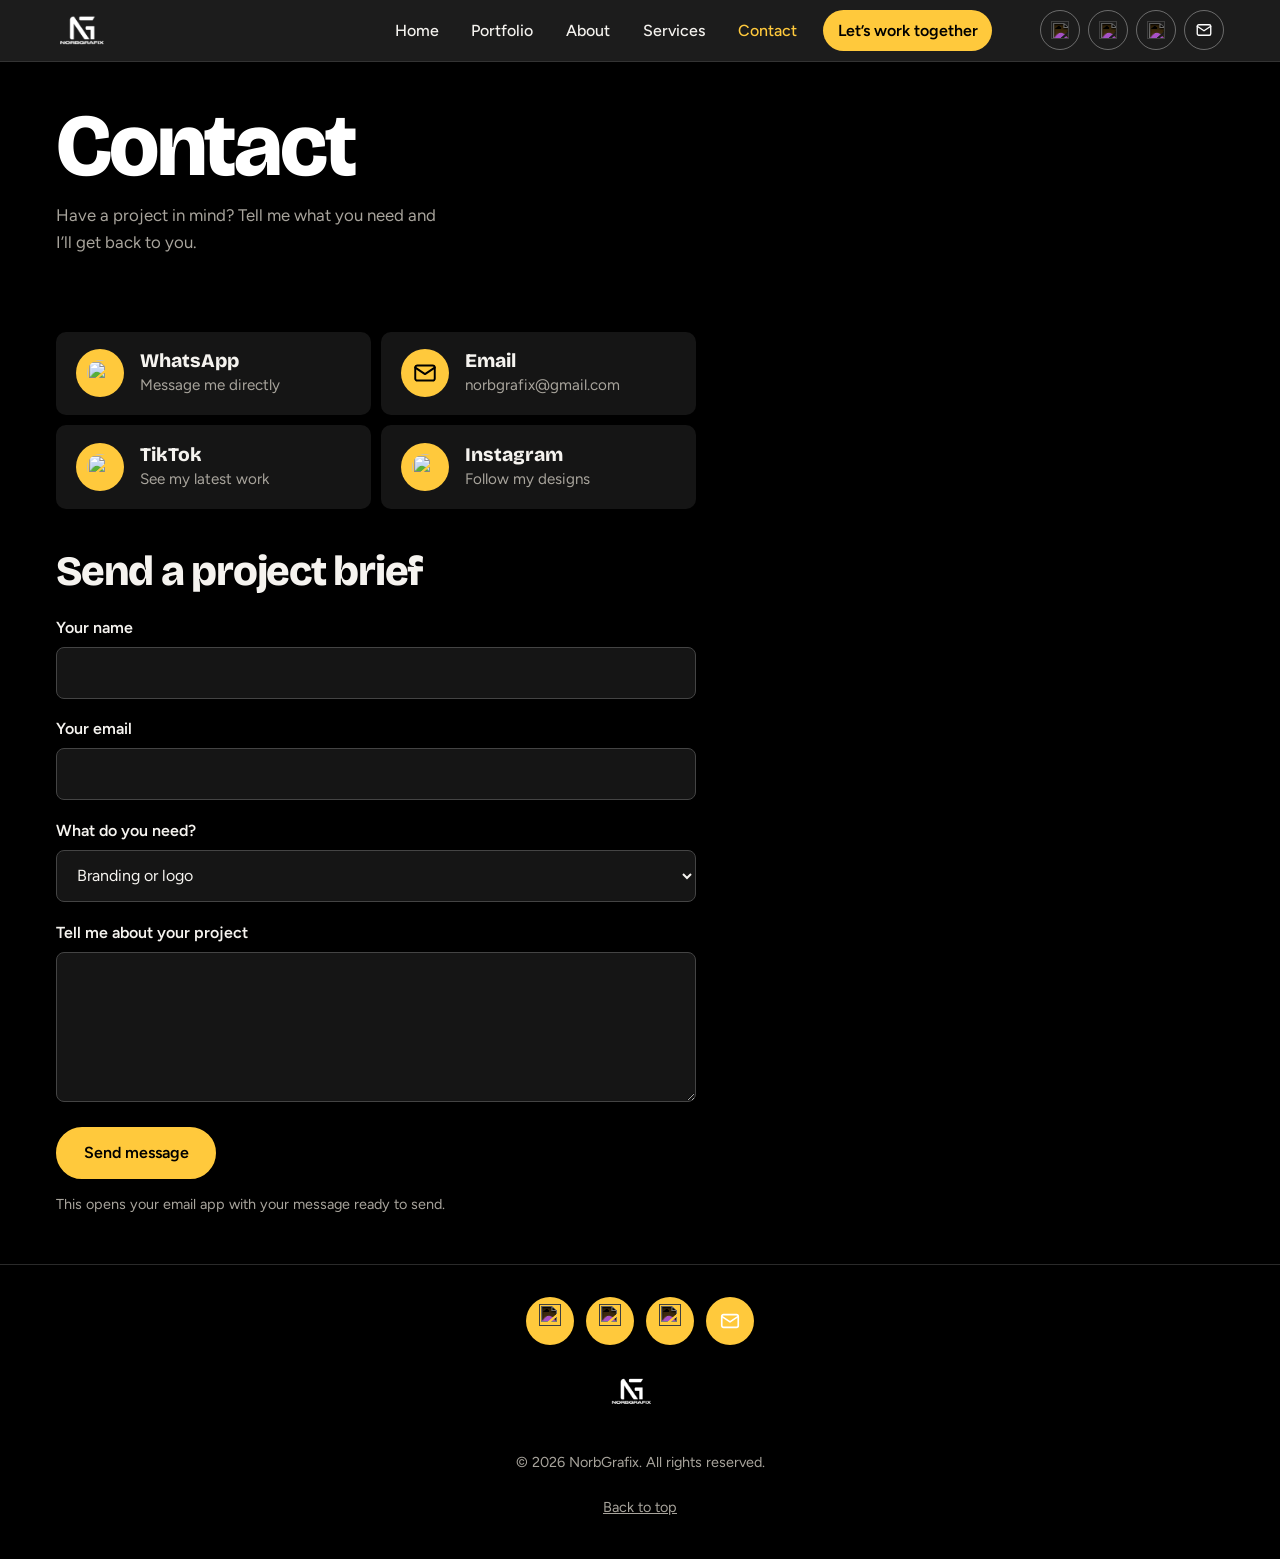
==== commit 84f05291: "Add files via upload" ====
--- a/contact.html
+++ b/contact.html
@@ -4,7 +4,7 @@
 <meta charset="UTF-8">
 <link rel="icon" href="images/logo.png">
 <meta name="viewport" content="width=device-width, initial-scale=1">
-<meta name="theme-color" content="#0b0a14">
+<meta name="theme-color" content="#000000">
 <title>Contact | NorbGrafix Graphic Design</title>
 <meta name="description" content="Contact NorbGrafix to start your branding, flyer, poster or social media design project.">
 <link rel="preconnect" href="https://fonts.googleapis.com">
@@ -25,7 +25,7 @@
 nav ul{list-style:none;margin:0;padding:0;display:none;flex-direction:column;border-top:1px solid var(--line)}
 nav ul.open{display:flex}
 nav a{display:block;padding:.9rem 1rem;text-decoration:none;font-weight:500;border-bottom:1px solid var(--line)}
-nav a[aria-current="page"]{color:var(--accent-text)}
+nav a[aria-current="page"]{color:var(--yellow)}
 nav a.cta{background:var(--accent);color:#fff;font-weight:600}
 @media(min-width:800px){.menu-btn{display:none}.bar{gap:2rem}nav{margin-left:auto}nav ul{display:flex;flex-direction:row;align-items:center;gap:.25rem;border:0}nav a{border:0;padding:.5rem .9rem;border-radius:999px}nav a:hover{background:var(--surface)}nav a.cta{margin-left:.5rem}nav a.cta:hover{background:var(--accent-hover)}}
 main{max-width:1200px;margin:0 auto;padding:0 1rem 3rem}
@@ -64,10 +64,10 @@
 .note{color:var(--muted);font-size:.9rem;margin:.9rem 0 0}
 
 /* ===== Theme: violet + yellow ===== */
-:root{--bg:#0b0a14;--surface:#181530;--line:#2c2850;--muted:#b4b0c8;--violet:#5b3df5;--yellow:#ffc93c;--deep:#1a1050}
+:root{--bg:#000;--surface:#151515;--line:#2a2a2a;--muted:#a8a49c;--violet:#000;--yellow:#ffc93c;--deep:#000}
 .band{background:var(--violet);box-shadow:0 0 0 100vmax var(--violet);clip-path:inset(0 -100vmax);color:#fff;margin-bottom:2.25rem}
 .band h1{color:#fff}
-.band p{color:#e6e0ff}
+.band p{color:var(--muted)}
 .intro.band{padding:2.5rem 0}
 .hero.band{padding:2.5rem 0 3rem}
 .btn{background:var(--yellow);color:#000;border-color:var(--yellow)}
@@ -79,13 +79,13 @@
 .cta-box .btn:hover{background:#2a2a2a}
 nav a.cta{background:var(--yellow);color:#000}
 nav a.cta:hover{background:#ffd966}
-.chip{border-color:#4a4580}
+.chip{border-color:#444}
 .chip[aria-pressed="true"]{background:var(--yellow);color:#000;border-color:var(--yellow)}
 .steps li::before{color:var(--yellow)}
-.way:hover{background:#221e44}
-input,select,textarea{border-color:#4a4580}
+.way:hover{background:#1e1e1e}
+input,select,textarea{border-color:#444}
 input:focus,select:focus,textarea:focus{border-color:var(--yellow)}
-footer{background:var(--deep);border-top:0;color:#cfc9ee}
+footer{background:#000;border-top:1px solid var(--line);color:var(--muted)}
 
 /* ===== Hamburger ===== */
 .menu-btn{position:relative;width:48px;height:48px;min-height:0;padding:0;border:0;border-radius:50%;background:var(--yellow)}
@@ -112,6 +112,20 @@
   body.menu-open{overflow:hidden}
 }
 @media(prefers-reduced-motion:reduce){nav ul,nav ul.open li,.menu-btn span{transition:none;animation:none}}
+
+/* ===== Header colour ===== */
+header{background:#1c1c1c;border-bottom:1px solid #333;box-shadow:0 2px 14px rgba(0,0,0,.6)}
+nav a[aria-current="page"]{color:var(--yellow)}
+@media(min-width:800px){nav a:hover{background:#2c2c2c}}
+
+/* ===== Remove leftover blue ===== */
+:root{--accent:#ffc93c;--accent-hover:#ffd966;--accent-text:#ffc93c}
+nav a.cta,.chip[aria-pressed="true"]{color:#000}
+.cta-box{color:#000}
+
+/* Contact icons: black glyph on yellow circle */
+img.ico{filter:none}
+svg.ico{stroke:#000}
 </style>
 </head>
 <body>
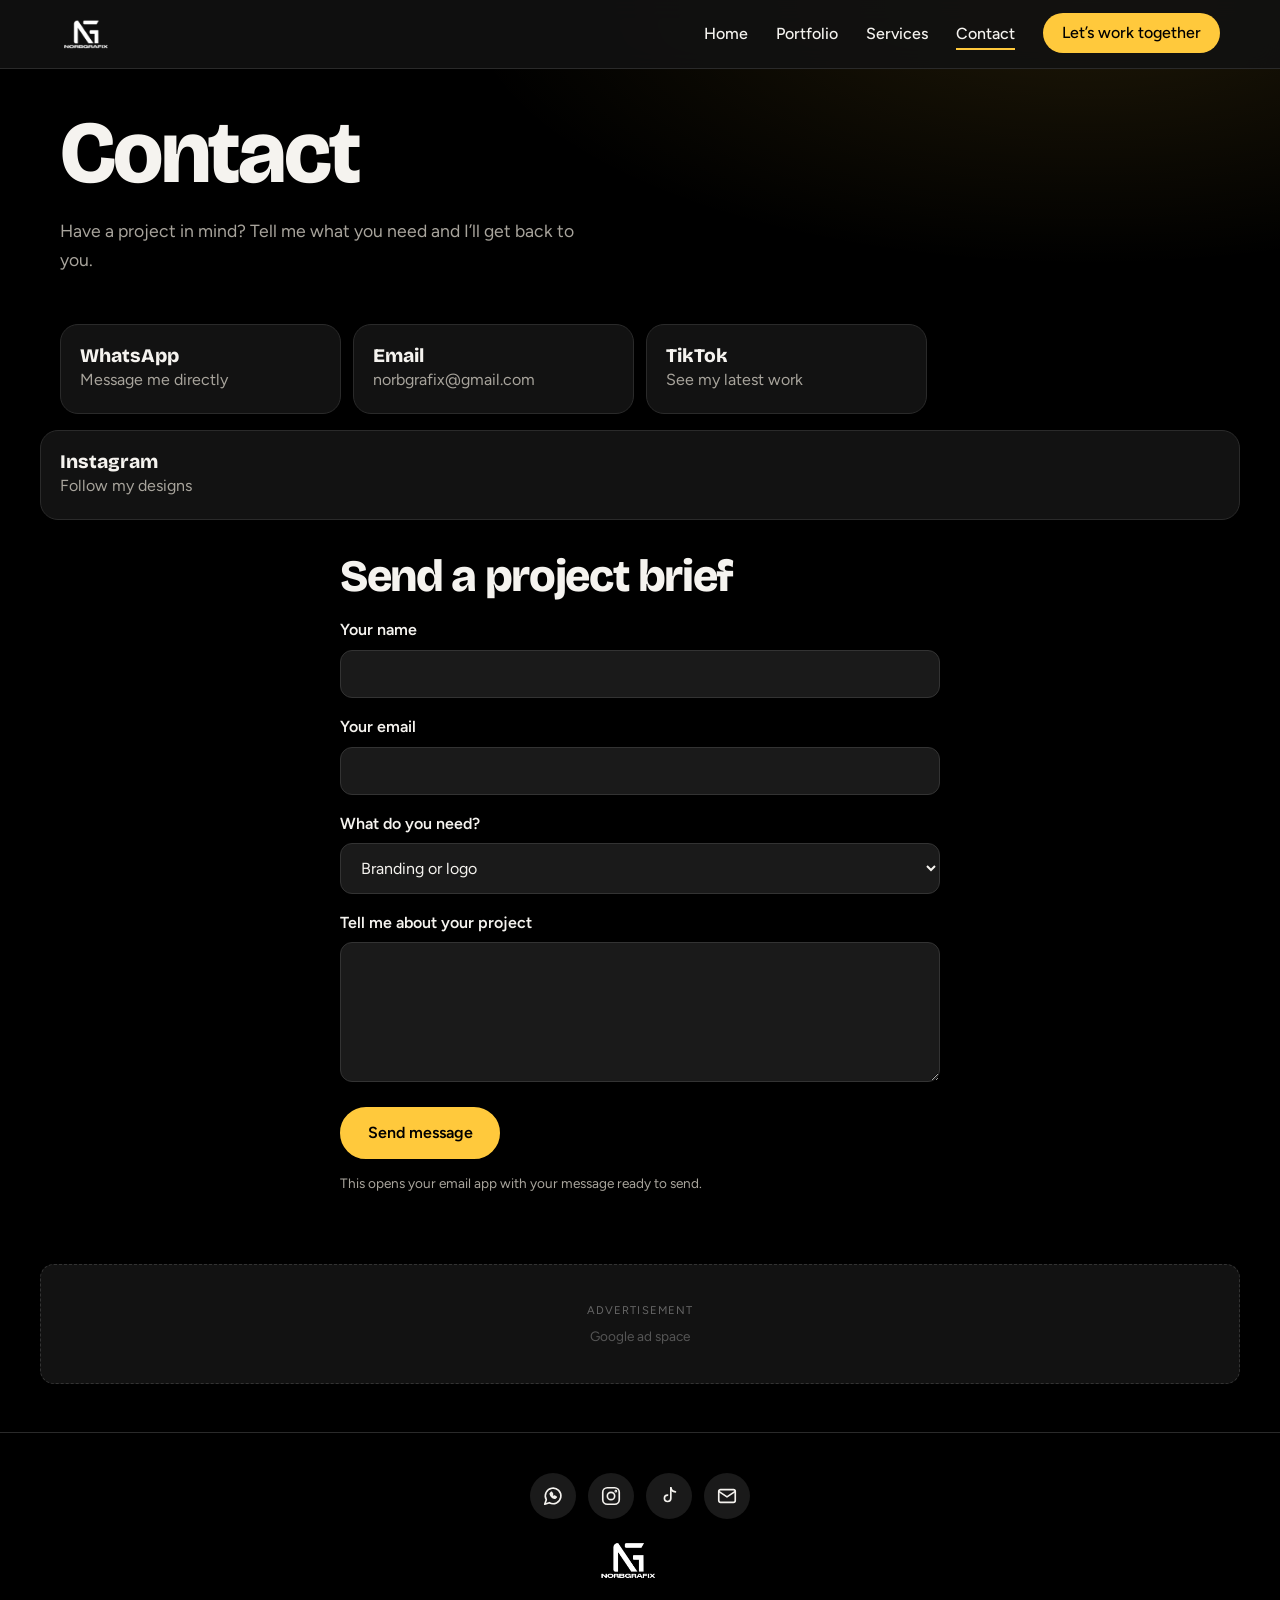
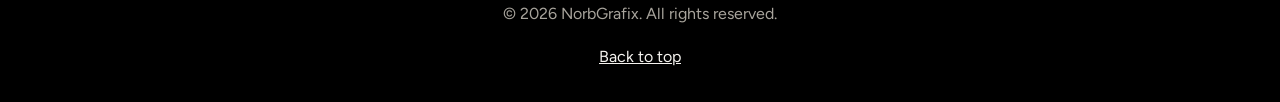
==== commit 82bbf776: "Add files via upload" ====
--- a/contact.html
+++ b/contact.html
@@ -1,197 +1,8 @@
-<!DOCTYPE html>
-<html lang="en">
-<head>
-<meta charset="UTF-8">
-<link rel="icon" href="images/logo.png">
-<meta name="viewport" content="width=device-width, initial-scale=1">
-<meta name="theme-color" content="#000000">
-<title>Contact | NorbGrafix Graphic Design</title>
-<meta name="description" content="Contact NorbGrafix to start your branding, flyer, poster or social media design project.">
-<link rel="preconnect" href="https://fonts.googleapis.com">
-<link rel="preconnect" href="https://fonts.gstatic.com" crossorigin>
-<link href="https://fonts.googleapis.com/css2?family=Bricolage+Grotesque:opsz,wght@12..96,600;12..96,800&family=Figtree:wght@400;500;600&display=swap" rel="stylesheet">
-<style>
-:root{--bg:#000;--accent:#3d5afe;--accent-hover:#2c46e6;--accent-text:#8aa4ff;--surface:#151515;--text:#f5f3ef;--muted:#a8a49c;--line:#2a2a2a;--focus:#8aa4ff;--head:"Bricolage Grotesque","Segoe UI",Arial,sans-serif;--body:"Figtree","Segoe UI",Arial,sans-serif}
-*,*::before,*::after{box-sizing:border-box}
-html{scroll-behavior:smooth;-webkit-text-size-adjust:100%}
-body{margin:0;background:var(--bg);color:var(--text);font-family:var(--body);font-size:1rem;line-height:1.6}
-img{max-width:100%;display:block}a{color:inherit}
-:focus-visible{outline:3px solid var(--focus);outline-offset:3px}
-.skip{position:absolute;left:-999px;top:0;background:var(--text);color:#000;padding:.6rem 1rem;z-index:100}.skip:focus{left:0}
-header{position:sticky;top:0;z-index:50;background:var(--bg);border-bottom:1px solid var(--line)}
-.bar{max-width:1200px;margin:0 auto;display:flex;align-items:center;justify-content:space-between;padding:.6rem 1rem}
-.logo img{height:40px;width:auto}
-.menu-btn{font:600 1rem var(--body);color:var(--text);background:none;border:1px solid var(--line);border-radius:8px;min-height:44px;padding:0 1rem;cursor:pointer}
-nav ul{list-style:none;margin:0;padding:0;display:none;flex-direction:column;border-top:1px solid var(--line)}
-nav ul.open{display:flex}
-nav a{display:block;padding:.9rem 1rem;text-decoration:none;font-weight:500;border-bottom:1px solid var(--line)}
-nav a[aria-current="page"]{color:var(--yellow)}
-nav a.cta{background:var(--accent);color:#fff;font-weight:600}
-@media(min-width:800px){.menu-btn{display:none}.bar{gap:2rem}nav{margin-left:auto}nav ul{display:flex;flex-direction:row;align-items:center;gap:.25rem;border:0}nav a{border:0;padding:.5rem .9rem;border-radius:999px}nav a:hover{background:var(--surface)}nav a.cta{margin-left:.5rem}nav a.cta:hover{background:var(--accent-hover)}}
-main{max-width:1200px;margin:0 auto;padding:0 1rem 3rem}
-h1,h2,h3{font-family:var(--head);font-weight:800;letter-spacing:-.03em;margin:0}
-.intro{padding:2.25rem 0 1.5rem}
-h1{font-size:clamp(2.6rem,11vw,5.5rem);line-height:1;margin-bottom:.75rem}
-.intro p{margin:0;color:var(--muted);max-width:36ch;font-size:1.05rem}
-h2{font-size:clamp(1.7rem,6vw,2.6rem);line-height:1.1}
-.btn{display:inline-flex;align-items:center;justify-content:center;min-height:52px;padding:0 1.6rem;border-radius:999px;font:600 1rem var(--body);text-decoration:none;background:var(--accent);color:#fff;border:2px solid var(--accent);cursor:pointer}
-.btn:hover{background:var(--accent-hover);border-color:var(--accent-hover)}
-.btn.ghost{background:transparent;color:var(--text);border-color:#555}.btn.ghost:hover{border-color:var(--text)}
-.cta-box{background:var(--accent);color:#fff;border-radius:12px;padding:2.25rem 1.5rem;margin-top:3rem}
-.cta-box h2{margin-bottom:1.5rem;max-width:18ch}
-.cta-box .btn{background:#fff;color:#000;border-color:#fff}.cta-box .btn:hover{background:#e8e8e8;border-color:#e8e8e8}
-@media(min-width:800px){.cta-box{padding:4rem 3rem}}
-footer{border-top:1px solid var(--line);padding:2rem 1rem;text-align:center;color:var(--muted);font-size:.9rem}
-footer img{height:36px;width:auto;margin:0 auto .75rem}footer a{display:inline-block;padding:.5rem}
-@media(prefers-reduced-motion:reduce){html{scroll-behavior:auto}}
+<!DOCTYPE html><html lang="en"><head><meta charset="UTF-8"><meta name="viewport" content="width=device-width,initial-scale=1,viewport-fit=cover"><meta name="theme-color" content="#000000"><title>Contact | NorbGrafix Graphic Design</title><meta name="description" content="Contact NorbGrafix to start your branding, flyer, poster or social media project."><link rel="icon" href="images/logo.png"><meta property="og:title" content="Contact | NorbGrafix Graphic Design"><meta property="og:description" content="Contact NorbGrafix to start your branding, flyer, poster or social media project."><meta property="og:type" content="website"><link rel="preconnect" href="https://fonts.googleapis.com"><link rel="preconnect" href="https://fonts.gstatic.com" crossorigin><link href="https://fonts.googleapis.com/css2?family=Bricolage+Grotesque:opsz,wght@12..96,600;12..96,800&family=Figtree:wght@400;500;600&display=swap" rel="stylesheet"><link rel="stylesheet" href="style.css"></head><body><a class="skip" href="#main">Skip to content</a>
+<header><div class="bar"><a class="logo" href="index.html"><img src="images/logo.png" alt="NorbGrafix" width="71" height="40"></a><button class="menu-btn" id="menuBtn" aria-label="Menu" aria-expanded="false" aria-controls="menu"><span></span><span></span><span></span></button><nav aria-label="Main"><ul id="menu"><li><a href="index.html">Home</a></li><li><a href="portfolio.html">Portfolio</a></li><li><a href="services.html">Services</a></li><li><a href="contact.html" aria-current=page>Contact</a></li><li><a class="cta" href="contact.html">Let’s work together</a></li></ul></nav></div></header>
+<main id="main"><section class="intro"><h1>Contact</h1><p class="lead">Have a project in mind? Tell me what you need and I’ll get back to you.</p></section>
+<div class="ways"><a class="way rv" data-wa href="#"><b>WhatsApp</b><span>Message me directly</span></a><a class="way rv" data-mail href="#"><b>Email</b><span data-mailtext>Send an email</span></a><a class="way rv" data-tk target="_blank" rel="noopener" href="#"><b>TikTok</b><span>See my latest work</span></a></div>
 
-.ways{display:grid;gap:10px;margin-bottom:2.5rem}
-@media(min-width:600px){.ways{grid-template-columns:1fr 1fr;max-width:640px}}
-.way{display:flex;align-items:center;gap:1rem;text-decoration:none;background:var(--surface);border-radius:10px;padding:1.1rem 1.25rem}
-.ico{width:48px;height:48px;padding:11px;border-radius:50%;background:var(--accent);flex:none}
-img.ico{filter:invert(1)}
-svg.ico{fill:none;stroke:#fff;stroke-width:1.8;stroke-linecap:round;stroke-linejoin:round}
-.way:hover{background:#1e1e1e}
-.way b{display:block;font:800 1.2rem var(--head)}
-.way>span>span{color:var(--muted);font-size:.95rem}
-form{max-width:640px}
-form h2{margin-bottom:1.25rem}
-.field{margin-bottom:1.1rem}
-label{display:block;font-weight:600;margin-bottom:.4rem}
-input,select,textarea{width:100%;min-height:52px;padding:.8rem 1rem;font:400 1rem var(--body);color:var(--text);background:var(--surface);border:1px solid #444;border-radius:8px}
-textarea{min-height:150px;resize:vertical}
-input:focus,select:focus,textarea:focus{border-color:var(--text)}
-.note{color:var(--muted);font-size:.9rem;margin:.9rem 0 0}
-
-/* ===== Theme: violet + yellow ===== */
-:root{--bg:#000;--surface:#151515;--line:#2a2a2a;--muted:#a8a49c;--violet:#000;--yellow:#ffc93c;--deep:#000}
-.band{background:var(--violet);box-shadow:0 0 0 100vmax var(--violet);clip-path:inset(0 -100vmax);color:#fff;margin-bottom:2.25rem}
-.band h1{color:#fff}
-.band p{color:var(--muted)}
-.intro.band{padding:2.5rem 0}
-.hero.band{padding:2.5rem 0 3rem}
-.btn{background:var(--yellow);color:#000;border-color:var(--yellow)}
-.btn:hover{background:#ffd966;border-color:#ffd966}
-.btn.ghost{background:transparent;color:#fff;border-color:rgba(255,255,255,.6)}
-.btn.ghost:hover{background:rgba(255,255,255,.12);border-color:#fff}
-.cta-box{background:var(--yellow);color:#000}
-.cta-box .btn{background:#000;color:var(--yellow);border-color:#000}
-.cta-box .btn:hover{background:#2a2a2a}
-nav a.cta{background:var(--yellow);color:#000}
-nav a.cta:hover{background:#ffd966}
-.chip{border-color:#444}
-.chip[aria-pressed="true"]{background:var(--yellow);color:#000;border-color:var(--yellow)}
-.steps li::before{color:var(--yellow)}
-.way:hover{background:#1e1e1e}
-input,select,textarea{border-color:#444}
-input:focus,select:focus,textarea:focus{border-color:var(--yellow)}
-footer{background:#000;border-top:1px solid var(--line);color:var(--muted)}
-
-/* ===== Hamburger ===== */
-.menu-btn{position:relative;width:48px;height:48px;min-height:0;padding:0;border:0;border-radius:50%;background:var(--yellow)}
-.menu-btn span{position:absolute;left:14px;right:14px;height:2.5px;border-radius:2px;background:#000;transition:transform .25s ease,top .25s ease,opacity .2s ease}
-.menu-btn span:nth-child(1){top:16.5px}
-.menu-btn span:nth-child(2){top:22.75px}
-.menu-btn span:nth-child(3){top:29px}
-.menu-btn[aria-expanded="true"] span:nth-child(1){top:22.75px;transform:rotate(45deg)}
-.menu-btn[aria-expanded="true"] span:nth-child(2){opacity:0}
-.menu-btn[aria-expanded="true"] span:nth-child(3){top:22.75px;transform:rotate(-45deg)}
-@keyframes rise{from{opacity:0;transform:translateY(12px)}to{opacity:1;transform:none}}
-@media(max-width:799px){
-  .bar{height:68px;padding-top:0;padding-bottom:0}
-  .menu-btn{margin-left:auto}
-  nav ul{display:flex;position:absolute;top:100%;left:0;right:0;height:calc(100vh - 68px);height:calc(100dvh - 68px);background:var(--violet);border:0;padding:1rem 1.25rem 2rem;overflow-y:auto;opacity:0;visibility:hidden;transform:translateY(-10px);transition:opacity .25s ease,transform .25s ease,visibility 0s linear .25s}
-  nav ul.open{opacity:1;visibility:visible;transform:none;transition-delay:0s}
-  nav a{font:800 2rem/1.1 var(--head);letter-spacing:-.02em;color:#fff;padding:1.05rem 0;border-bottom:1px solid rgba(255,255,255,.22)}
-  nav a[aria-current="page"]{color:var(--yellow)}
-  nav a.cta{margin-top:1.75rem;border:0;border-radius:999px;text-align:center;font:600 1.1rem var(--body);letter-spacing:0;padding:1rem;background:var(--yellow);color:#000}
-  nav ul.open li{animation:rise .35s ease both}
-  nav ul.open li:nth-child(2){animation-delay:.04s}nav ul.open li:nth-child(3){animation-delay:.08s}
-  nav ul.open li:nth-child(4){animation-delay:.12s}nav ul.open li:nth-child(5){animation-delay:.16s}
-  nav ul.open li:nth-child(6){animation-delay:.2s}
-  body.menu-open{overflow:hidden}
-}
-@media(prefers-reduced-motion:reduce){nav ul,nav ul.open li,.menu-btn span{transition:none;animation:none}}
-
-/* ===== Header colour ===== */
-header{background:#1c1c1c;border-bottom:1px solid #333;box-shadow:0 2px 14px rgba(0,0,0,.6)}
-nav a[aria-current="page"]{color:var(--yellow)}
-@media(min-width:800px){nav a:hover{background:#2c2c2c}}
-
-/* ===== Remove leftover blue ===== */
-:root{--accent:#ffc93c;--accent-hover:#ffd966;--accent-text:#ffc93c}
-nav a.cta,.chip[aria-pressed="true"]{color:#000}
-.cta-box{color:#000}
-
-/* Contact icons: black glyph on yellow circle */
-img.ico{filter:none}
-svg.ico{stroke:#000}
-</style>
-</head>
-<body>
-<a class="skip" href="#main">Skip to content</a>
-<header><div class="bar">
-<a class="logo" href="index.html"><img src="images/logo.png" alt="NorbGrafix logo"></a>
-<button class="menu-btn" id="menuBtn" aria-label="Menu" aria-expanded="false" aria-controls="menu"><span></span><span></span><span></span></button>
-<nav aria-label="Main"><ul id="menu">
-<li><a href="index.html">Home</a></li>
-<li><a href="portfolio.html">Portfolio</a></li>
-<li><a href="index.html#about">About</a></li>
-<li><a href="services.html">Services</a></li>
-<li><a href="contact.html" aria-current="page">Contact</a></li>
-<li><a class="cta" href="contact.html">Let’s work together</a></li>
-</ul></nav>
-</div></header>
-<main id="main">
-
-<section class="intro band">
-<h1>Contact</h1>
-<p>Have a project in mind? Tell me what you need and I’ll get back to you.</p>
-</section>
-
-<div class="ways">
-<a class="way" id="waLink" href="#"><img class="ico" src="https://cdn.jsdelivr.net/npm/simple-icons@11.0.0/icons/whatsapp.svg" alt="" width="30" height="30"><span><b>WhatsApp</b><span>Message me directly</span></span></a>
-<a class="way" id="mailLink" href="#"><svg class="ico" viewBox="0 0 24 24" aria-hidden="true"><rect x="3" y="5" width="18" height="14" rx="2"/><path d="M3 7l9 6 9-6"/></svg><span><b>Email</b><span id="mailText">Send an email</span></span></a>
-<a class="way" id="ttLink" href="#"><img class="ico" src="https://cdn.jsdelivr.net/npm/simple-icons@11.0.0/icons/tiktok.svg" alt="" width="30" height="30"><span><b>TikTok</b><span>See my latest work</span></span></a>
-<a class="way" id="igLink" href="#"><img class="ico" src="https://cdn.jsdelivr.net/npm/simple-icons@11.0.0/icons/instagram.svg" alt="" width="30" height="30"><span><b>Instagram</b><span>Follow my designs</span></span></a>
-</div>
-
-<form id="form">
-<h2>Send a project brief</h2>
-<div class="field"><label for="name">Your name</label><input id="name" name="name" type="text" autocomplete="name" required></div>
-<div class="field"><label for="email">Your email</label><input id="email" name="email" type="email" autocomplete="email" required></div>
-<div class="field"><label for="type">What do you need?</label>
-<select id="type" name="type">
-<option>Branding or logo</option><option>Flyer</option><option>Poster</option><option>Social media designs</option><option>Something else</option>
-</select></div>
-<div class="field"><label for="msg">Tell me about your project</label><textarea id="msg" name="msg" required></textarea></div>
-<button class="btn" type="submit">Send message</button>
-<p class="note">This opens your email app with your message ready to send.</p>
-</form>
-
-</main>
-<footer>
-<a href="index.html"><img src="images/logo.png" alt="NorbGrafix logo"></a>
-<p>© 2026 NorbGrafix. All rights reserved.</p>
-<a href="#main">Back to top</a>
-</footer>
-<script src="social.js"></script>
-<script>
-var menuBtn=document.getElementById('menuBtn'),menu=document.getElementById('menu');
-menuBtn.addEventListener('click',function(){var o=menu.classList.toggle('open');menuBtn.setAttribute('aria-expanded',o)});
-
-document.getElementById('mailText').textContent = SITE.email;
-document.getElementById('mailLink').href = 'mailto:' + SITE.email;
-document.getElementById('waLink').href = 'https://wa.me/' + SITE.whatsapp + '?text=' + encodeURIComponent('Hi NorbGrafix, I would like to talk about a design project.');
-document.getElementById('ttLink').href = 'https://www.tiktok.com/@' + SITE.tiktok;
-document.getElementById('igLink').href = 'https://www.instagram.com/' + SITE.instagram;
-document.getElementById('form').addEventListener('submit', function (e) {
-  e.preventDefault();
-  var f = e.target;
-  var body = 'Name: ' + f.name.value + '\nEmail: ' + f.email.value + '\nNeed: ' + f.type.value + '\n\n' + f.msg.value;
-  window.location.href = 'mailto:' + SITE.email + '?subject=' + encodeURIComponent('Project enquiry from ' + f.name.value) + '&body=' + encodeURIComponent(body);
-});
-
-</script>
-</body>
-</html>
+<a class="way rv" data-ig target="_blank" rel="noopener" href="#"><b>Instagram</b><span>Follow my designs</span></a>
+<form id="form"><h2>Send a project brief</h2><div class="field"><label for="name">Your name</label><input id="name" required autocomplete="name"></div><div class="field"><label for="email">Your email</label><input id="email" type="email" required autocomplete="email"></div><div class="field"><label for="type">What do you need?</label><select id="type"><option>Branding or logo</option><option>Flyer</option><option>Poster</option><option>Social media designs</option><option>Something else</option></select></div><div class="field"><label for="msg">Tell me about your project</label><textarea id="msg" required></textarea></div><button class="btn" type="submit">Send message</button><p class="note">This opens your email app with your message ready to send.</p></form><div class="ad" data-ad><small>Advertisement</small></div></main>
+<footer><a href="index.html"><img src="images/logo.png" alt="NorbGrafix" width="89" height="50"></a><p>© 2026 NorbGrafix. All rights reserved.</p><a href="#main">Back to top</a></footer><script src="site.js"></script></body></html>
--- a/style.css
+++ b/style.css
@@ -0,0 +1,127 @@
+:root{--bg:#000;--s:#121212;--s2:#1a1a1a;--text:#f5f3ef;--muted:#a8a49c;--line:#2a2a2a;--y:#ffc93c;--yh:#ffd966;--head:"Bricolage Grotesque","Segoe UI",Arial,sans-serif;--body:"Figtree","Segoe UI",Arial,sans-serif;--g:1.25rem}
+*,*::before,*::after{box-sizing:border-box}
+html{scroll-behavior:smooth;-webkit-text-size-adjust:100%;scroll-padding-top:84px}
+body{margin:0;color:var(--text);font:1rem/1.65 var(--body);background:radial-gradient(70% 380px at 85% 0,rgba(255,201,60,.12),transparent 70%) no-repeat,var(--bg);overflow-x:hidden}
+img{max-width:100%;height:auto;display:block}a{color:inherit}
+:focus-visible{outline:3px solid #8aa4ff;outline-offset:3px}
+h1,h2{font-family:var(--head);font-weight:800;letter-spacing:-.03em;margin:0}
+h1{font-size:clamp(2.6rem,12vw,5.5rem);line-height:1.02;margin-bottom:1rem}h1 em{font-style:normal;color:var(--y)}
+h2{font-size:clamp(1.7rem,6.5vw,2.8rem);line-height:1.1}
+.skip{position:absolute;left:-999px;background:var(--text);color:#000;padding:.6rem 1rem;z-index:300}.skip:focus{left:0}
+main>*{max-width:1200px;margin-inline:auto;padding-inline:var(--g)}
+section{padding-block:2.5rem}
+.lead{color:var(--muted);font-size:1.1rem;max-width:34rem}
+.eyebrow{color:var(--y);font-weight:600;letter-spacing:.12em;text-transform:uppercase;font-size:.78rem;margin:0 0 1rem}
+/* header */
+header{position:sticky;top:0;z-index:100;background:rgba(18,18,18,.88);-webkit-backdrop-filter:blur(12px);backdrop-filter:blur(12px);border-bottom:1px solid var(--line);padding-top:env(safe-area-inset-top)}
+.bar{max-width:1200px;margin:auto;height:68px;display:flex;align-items:center;justify-content:space-between;padding:0 var(--g)}
+.logo img{height:40px;width:auto}
+.menu-btn{position:relative;width:48px;height:48px;border:0;border-radius:50%;background:var(--y);cursor:pointer;padding:0}
+.menu-btn span{position:absolute;left:14px;right:14px;height:2.5px;border-radius:2px;background:#000;transition:.25s}
+.menu-btn span:nth-child(1){top:16.5px}.menu-btn span:nth-child(2){top:22.75px}.menu-btn span:nth-child(3){top:29px}
+.menu-btn[aria-expanded=true] span:nth-child(1){top:22.75px;transform:rotate(45deg)}
+.menu-btn[aria-expanded=true] span:nth-child(2){opacity:0}
+.menu-btn[aria-expanded=true] span:nth-child(3){top:22.75px;transform:rotate(-45deg)}
+nav ul{list-style:none;margin:0;padding:0}
+@media(max-width:859px){
+nav{position:fixed;inset:68px 0 0;background:rgba(0,0,0,.97);padding:2rem var(--g);transform:translateY(-8px);opacity:0;visibility:hidden;transition:.3s}
+nav:has(.open){opacity:1;visibility:visible;transform:none}
+nav ul{display:grid;gap:.25rem}
+nav li{opacity:0;transform:translateX(-18px);transition:.4s}
+.open li{opacity:1;transform:none}.open li:nth-child(2){transition-delay:.05s}.open li:nth-child(3){transition-delay:.1s}.open li:nth-child(4){transition-delay:.15s}.open li:nth-child(5){transition-delay:.2s}
+nav a{display:block;font:800 2rem var(--head);padding:.6rem 0;text-decoration:none;border-bottom:1px solid var(--line)}
+nav a[aria-current]{color:var(--y)}nav a.cta{margin-top:1rem;background:var(--y);color:#000;text-align:center;border-radius:99px;font-size:1.1rem;border:0;padding:1rem}}
+@media(min-width:860px){.menu-btn{display:none}nav ul{display:flex;gap:1.75rem;align-items:center}nav a{text-decoration:none;font-weight:500;padding:.3rem 0;border-bottom:2px solid transparent;transition:.2s}nav a:hover,nav a[aria-current]{border-color:var(--y)}nav a.cta{background:var(--y);color:#000;border-radius:99px;padding:.65rem 1.2rem;border:0}}
+/* buttons */
+.actions{display:flex;flex-wrap:wrap;gap:.75rem;margin-top:1.75rem}
+.btn{display:inline-block;background:var(--y);color:#000;font-weight:600;text-decoration:none;padding:.9rem 1.6rem;border-radius:99px;border:2px solid var(--y);cursor:pointer;font:600 1rem var(--body);transition:transform .2s,background .2s}
+.btn:hover{background:var(--yh);transform:translateY(-2px)}.btn.ghost{background:none;color:var(--text);border-color:#444}.btn.ghost:hover{border-color:var(--y);color:var(--y)}
+/* hero */
+.hero{padding-top:2.5rem;overflow:hidden}
+.stack{position:relative;height:340px;margin-top:2.5rem}
+.c{position:absolute;width:44%;max-width:230px;border-radius:16px;overflow:hidden;box-shadow:0 20px 50px rgba(0,0,0,.7);border:1px solid #333;animation:float 6s ease-in-out infinite}
+.c1{left:2%;top:40px;transform:rotate(-8deg)}.c2{left:50%;top:0;transform:translateX(-50%) rotate(3deg);animation-delay:-2s;z-index:2}.c3{right:2%;top:50px;transform:rotate(8deg);animation-delay:-4s}
+@keyframes float{50%{translate:0 -14px}}
+@media(min-width:700px){.stack{height:460px}.c{width:30%;max-width:290px}}
+/* marquee */
+.strip{max-width:none!important;padding:0!important;overflow:hidden;display:grid;gap:.75rem;margin-block:1rem}
+.track{display:flex;gap:.75rem;width:max-content;animation:run 40s linear infinite}.track.rev{animation-direction:reverse;animation-duration:50s}
+.m{height:150px}.m img{height:100%;width:auto;border-radius:12px}
+@keyframes run{to{transform:translateX(-50%)}}
+.strip:hover .track{animation-play-state:paused}
+/* ads */
+.ad{margin-block:1.5rem;min-height:120px;display:flex;flex-direction:column;align-items:center;justify-content:center;gap:.4rem;border:1px dashed #333;border-radius:14px;background:var(--s);overflow:hidden}
+.ad small{color:#666;font-size:.7rem;letter-spacing:.1em;text-transform:uppercase}.ad.live{border:0;background:none}
+.ad.ph::after{content:"Google ad space";color:#555;font-size:.85rem}
+/* sections */
+.head{display:flex;justify-content:space-between;align-items:end;gap:1rem;margin-bottom:1.5rem}
+.more{color:var(--y);font-weight:600;text-decoration:none;white-space:nowrap}
+.masonry{columns:2;column-gap:.75rem}
+@media(min-width:700px){.masonry{columns:3;column-gap:1rem}}@media(min-width:1000px){.masonry{columns:4}}
+.item{margin:0 0 .75rem;break-inside:avoid;position:relative;border-radius:14px;overflow:hidden;background:var(--s);border:1px solid var(--line)}
+.item .open{display:block;width:100%;padding:0;border:0;background:none;cursor:zoom-in}
+.item img{width:100%;transition:transform .5s}.item:hover img{transform:scale(1.05)}
+.item figcaption{position:absolute;left:8px;bottom:8px;background:rgba(0,0,0,.75);-webkit-backdrop-filter:blur(6px);backdrop-filter:blur(6px);font-size:.72rem;font-weight:600;padding:.2rem .65rem;border-radius:99px;pointer-events:none}
+.stats{display:grid;grid-template-columns:repeat(3,1fr);gap:.75rem;text-align:center}
+.stats div{background:var(--s);border:1px solid var(--line);border-radius:16px;padding:1.25rem .5rem}
+.stats b{display:block;font:800 clamp(1.8rem,8vw,3rem) var(--head);color:var(--y)}.stats span{font-size:.8rem;color:var(--muted)}
+.about{display:grid;gap:1.25rem}.about p{color:var(--muted);margin:0 0 1rem}
+@media(min-width:800px){.about{grid-template-columns:1fr 1fr;gap:3rem}}
+.cta-box{margin-block:2rem;padding:2.5rem var(--g)!important;border-radius:24px;background:var(--y);color:#000;text-align:center;max-width:calc(1200px - 2*var(--g))!important;width:calc(100% - 2*var(--g))}
+.cta-box h2{margin-bottom:1.25rem}.cta-box .btn{background:#000;color:var(--y);border-color:#000}
+.intro{padding-top:2.5rem;padding-bottom:1rem}
+/* portfolio */
+.filters{display:flex;gap:.5rem;overflow-x:auto;padding-block:.5rem;scrollbar-width:none}.filters::-webkit-scrollbar{display:none}
+.chip{flex:none;background:var(--s2);color:var(--text);border:1px solid #333;border-radius:99px;padding:.55rem 1.1rem;font:500 .95rem var(--body);cursor:pointer;transition:.2s}
+.chip[aria-pressed=true]{background:var(--y);color:#000;border-color:var(--y)}
+.empty{color:var(--muted);text-align:center;padding:2rem}.item[hidden]{display:none}
+dialog{border:0;background:rgba(0,0,0,.96);color:#fff;max-width:100vw;max-height:100dvh;width:100%;height:100%;padding:1rem;margin:0}
+dialog[open]{display:flex;flex-direction:column;align-items:center;justify-content:center;gap:.75rem}
+dialog::backdrop{background:#000}dialog img{max-height:78dvh;max-width:92vw;width:auto;border-radius:10px;animation:pop .3s}
+@keyframes pop{from{opacity:0;transform:scale(.94)}}
+dialog p{margin:0;color:var(--muted)}
+.close,.nav{position:absolute;background:var(--y);color:#000;border:0;border-radius:50%;width:46px;height:46px;font-size:1.7rem;line-height:1;cursor:pointer}
+.close{top:max(1rem,env(safe-area-inset-top));right:1rem}.nav{top:50%;translate:0 -50%}.prev{left:.5rem}.next{right:.5rem}
+/* services */
+.svc{display:grid;gap:1rem}@media(min-width:760px){.svc{grid-template-columns:1fr 1fr}}
+.card{background:var(--s);border:1px solid var(--line);border-radius:20px;padding:1.5rem!important;transition:.3s}.card:hover{border-color:var(--y);transform:translateY(-4px)}
+.no{font:800 .9rem var(--head);color:var(--y)}.card h2{font-size:1.6rem;margin:.4rem 0 .6rem}.card p{color:var(--muted);margin:0 0 1rem}
+.card ul{margin:0;padding:0;list-style:none;display:flex;flex-wrap:wrap;gap:.4rem}.card li{border:1px solid #333;border-radius:99px;padding:.2rem .8rem;font-size:.85rem}
+.steps ol{list-style:none;counter-reset:s;padding:1.5rem 0 0;margin:0;display:grid;gap:1rem}
+.steps li{counter-increment:s;display:grid;gap:.2rem;padding-left:3.5rem;position:relative}
+.steps li::before{content:counter(s);position:absolute;left:0;top:0;width:2.6rem;height:2.6rem;border-radius:50%;background:var(--y);color:#000;display:grid;place-items:center;font:800 1.1rem var(--head)}
+.steps span{color:var(--muted)}
+/* contact */
+.ways{display:grid;gap:.75rem;margin-block:1rem}
+@media(min-width:760px){.ways{grid-template-columns:repeat(2,1fr)}}
+@media(min-width:1000px){.ways{grid-template-columns:repeat(4,1fr)}}
+.way{background:var(--s);border:1px solid var(--line);border-radius:18px;padding:1.2rem!important;text-decoration:none;display:grid;transition:.25s}.way:hover{border-color:var(--y);transform:translateY(-3px)}.way b{font:800 1.2rem var(--head)}.way span{color:var(--muted)}
+form{max-width:640px!important;padding-block:2rem}.field{margin:1rem 0}label{display:block;font-weight:600;margin-bottom:.4rem}
+input,select,textarea{width:100%;background:var(--s2);color:var(--text);border:1px solid #333;border-radius:12px;padding:.85rem 1rem;font:1rem var(--body)}
+textarea{min-height:140px}input:focus,select:focus,textarea:focus{border-color:var(--y);outline:0}.note{color:var(--muted);font-size:.85rem}
+/* footer */
+footer{border-top:1px solid var(--line);margin-top:3rem;padding:2.5rem var(--g) calc(2rem + env(safe-area-inset-bottom));text-align:center;display:grid;gap:1rem;justify-items:center}
+footer p{margin:0;color:var(--muted)}footer img{height:50px;width:auto}
+.social{list-style:none;display:flex;gap:.75rem;margin:0;padding:0}.social a{width:46px;height:46px;border-radius:50%;background:var(--s2);display:grid;place-items:center;transition:.2s}.social a:hover{background:var(--y);color:#000;transform:translateY(-3px)}
+.social svg{width:22px;height:22px;fill:none;stroke:currentColor;stroke-width:1.8;stroke-linecap:round;stroke-linejoin:round}
+/* reveal */
+.js .rv{opacity:0;transform:translateY(24px);transition:opacity .6s,transform .6s}.js .rv.in{opacity:1;transform:none}
+@media(prefers-reduced-motion:reduce){*{animation:none!important;transition:none!important;scroll-behavior:auto!important}.js .rv{opacity:1;transform:none}}
+
+
+@media (max-width: 859px) {
+header {
+-webkit-backdrop-filter: none;
+backdrop-filter: none;
+background: #121212;
+}
+nav {
+position: fixed;
+top: calc(68px + env(safe-area-inset-top, 0px));
+left: 0;
+right: 0;
+bottom: 0;
+background: #000;
+overflow-y: auto;
+}
+}
